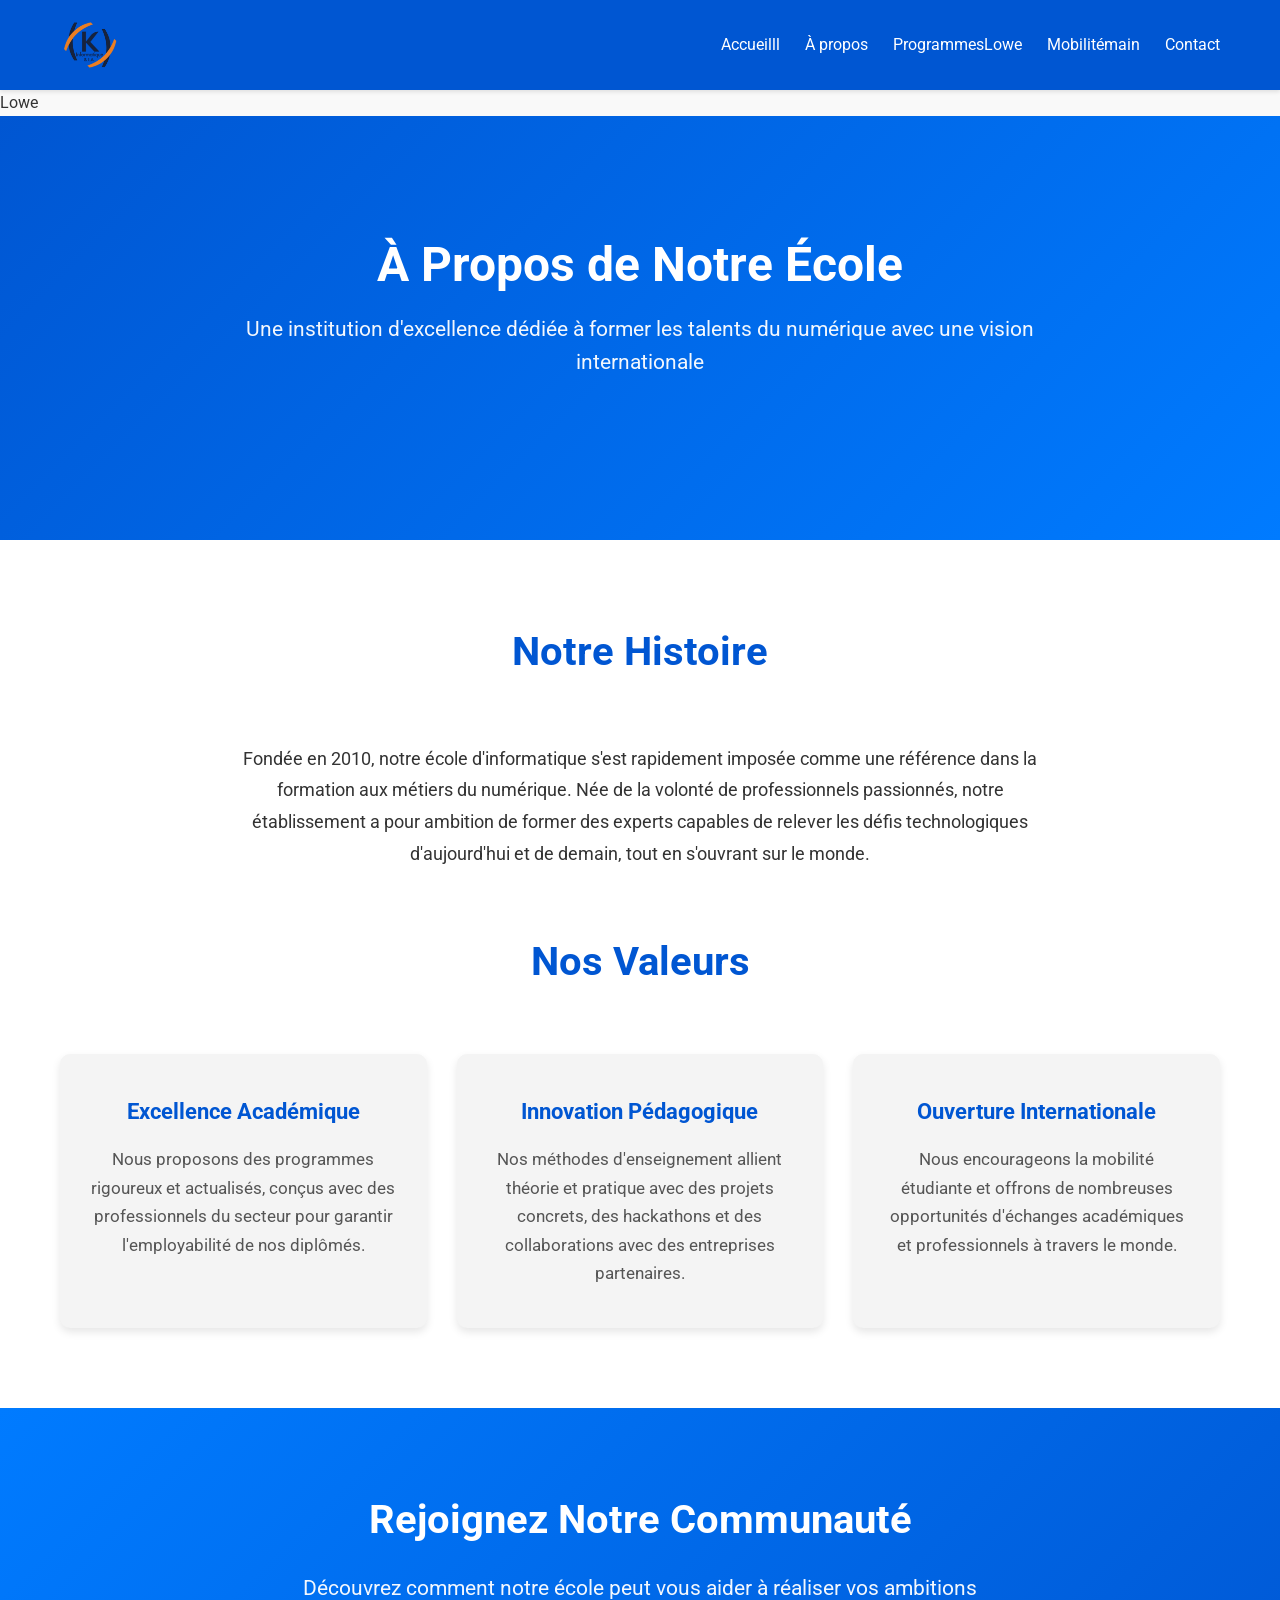
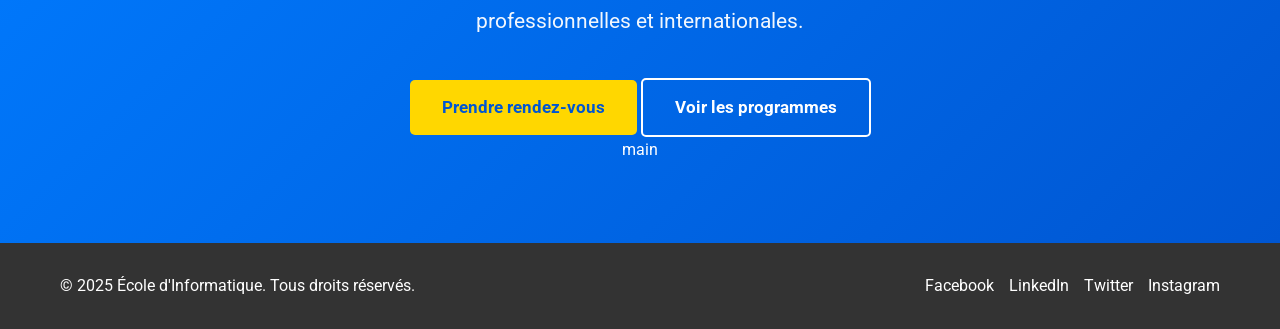
==== a-propos.html @ 67bc754d "Merge branch 'Lowe' of github.com:NodemBrice/Grope_4_project into Lowe" ====
<!DOCTYPE html>
<html lang="fr">
<head>
    <meta charset="UTF-8">
    <meta name="viewport" content="width=device-width, initial-scale=1.0">
    <meta name="description" content="Découvrez notre école d'informatique, nos valeurs, nos formations et nos opportunités internationales">
    <title>À Propos - École d'Informatique</title>
    <link rel="stylesheet" href="css/style.css">
</head>
<body>
    <header>
        <div class="container">
            <img src="images/logo.png" alt="Logo École d'Informatique" class="logo">
            <nav id="nav-menu">
                <ul>
                    <li><a href="index.html">Accueilll</a></li>
                    <li><a href="a-propos.html">À propos</a></li>
                    <li><a href="programmes.html">Programmes</a></li>
 Lowe
                    <li><a href="international.html">Mobilité </a></li>

 main
                    <li><a href="contact.html">Contact</a></li>
                </ul>
            </nav>
            <button id="menu-toggle" aria-label="Menu de navigation">☰</button>
        </div>
    </header>

    <main>
 Lowe
      

        <section class="hero">
            <div class="hero-content">
                <h1>À Propos de Notre École</h1>
                <p>Une institution d'excellence dédiée à former les talents du numérique avec une vision internationale</p>
            </div>
        </section>

        <section class="features">
            <div class="container">
                <h2>Notre Histoire</h2>
                <p style="max-width: 800px; margin: 0 auto 40px; text-align: center; font-size: 1.1em; line-height: 1.8;">
                    Fondée en 2010, notre école d'informatique s'est rapidement imposée comme une référence dans la formation aux métiers du numérique. Née de la volonté de professionnels passionnés, notre établissement a pour ambition de former des experts capables de relever les défis technologiques d'aujourd'hui et de demain, tout en s'ouvrant sur le monde.
                </p>

                <h2 style="margin-top: 60px;">Nos Valeurs</h2>
                <div class="feature-grid">
                    <div class="feature-item">
                        <h3>Excellence Académique</h3>
                        <p>Nous proposons des programmes rigoureux et actualisés, conçus avec des professionnels du secteur pour garantir l'employabilité de nos diplômés.</p>
                    </div>
                    <div class="feature-item">
                        <h3>Innovation Pédagogique</h3>
                        <p>Nos méthodes d'enseignement allient théorie et pratique avec des projets concrets, des hackathons et des collaborations avec des entreprises partenaires.</p>
                    </div>
                    <div class="feature-item">
                        <h3>Ouverture Internationale</h3>
                        <p>Nous encourageons la mobilité étudiante et offrons de nombreuses opportunités d'échanges académiques et professionnels à travers le monde.</p>
                    </div>
                </div>
            </div>
        </section>

        <section class="cta">
            <div class="container">
                <h2>Rejoignez Notre Communauté</h2>
                <p>Découvrez comment notre école peut vous aider à réaliser vos ambitions professionnelles et internationales.</p>
                <a href="contact.html" class="btn-primary">Prendre rendez-vous</a>
                <a href="programmes.html" class="btn-secondary">Voir les programmes</a>
            </div>
 main
        </section>
    </main>

    <footer>
        <div class="container">
            <p>&copy; 2025 École d'Informatique. Tous droits réservés.</p>
            <ul class="social-links">
                <li><a href="#" aria-label="Facebook">Facebook</a></li>
                <li><a href="#" aria-label="LinkedIn">LinkedIn</a></li>
                <li><a href="#" aria-label="Twitter">Twitter</a></li>
                <li><a href="#" aria-label="Instagram">Instagram</a></li>
            </ul>
        </div>
    </footer>

    <script src="js/script.js"></script>
</body>
</html>
---- css/style.css ----
/* Import Google Fonts */
@import url("https://fonts.googleapis.com/css2?family=Roboto:wght@300;400;700&display=swap");

/* Reset */
* {
  margin: 0;
  padding: 0;
  box-sizing: border-box;
}

body {
  font-family: "Roboto", sans-serif;
  line-height: 1.6;
  color: #333;
  background: #f9f9f9;
}

.container {
  max-width: 1200px;
  margin: 0 auto;
  padding: 0 20px;
}

/* Header */
header {
  background: #0056d2;
  color: white;
  padding: 15px 0;
  box-shadow: 0 2px 4px rgba(0, 0, 0, 0.1);
  position: sticky;
  top: 0;
  z-index: 100;
}

header .container {
  display: flex;
  justify-content: space-between;
  align-items: center;
}

.logo {
  height: 60px;
}

nav ul {
  list-style: none;
  display: flex;
}

nav ul li {
  margin-left: 25px;
}

nav ul li a {
  color: white;
  text-decoration: none;
  font-weight: 400;
  transition: color 0.3s;
}

nav ul li a:hover {
  color: #ffd700;
}

#menu-toggle {
  display: none;
  background: none;
  border: none;
  color: white;
  font-size: 28px;
  cursor: pointer;
}

/* Hero Section */
.hero {
  background: linear-gradient(135deg, #0056d2 0%, #007bff 100%);
  color: white;
  text-align: center;
  padding: 120px 20px;
  position: relative;
}

.hero-content {
  max-width: 900px;
  margin: 0 auto;
}

.hero h1 {
  font-size: 3em;
  margin-bottom: 20px;
  font-weight: 700;
  line-height: 1.2;
}

.hero p {
  font-size: 1.3em;
  margin-bottom: 40px;
  line-height: 1.6;
  opacity: 0.95;
}

.hero-buttons {
  display: flex;
  gap: 15px;
  justify-content: center;
  flex-wrap: wrap;
}

/* Buttons */
.btn-primary,
.btn-secondary {
  display: inline-block;
  padding: 14px 32px;
  text-decoration: none;
  border-radius: 5px;
  font-weight: 700;
  transition: all 0.3s ease;
  font-size: 1.05em;
}

.btn-primary {
  background: #ffd700;
  color: #0056d2;
}

.btn-primary:hover {
  background: #e6c200;
  transform: translateY(-2px);
  box-shadow: 0 4px 12px rgba(255, 215, 0, 0.4);
}

.btn-secondary {
  background: transparent;
  border: 2px solid white;
  color: white;
}

.btn-secondary:hover {
  background: white;
  color: #0056d2;
  transform: translateY(-2px);
}

.btn-link {
  color: #0056d2;
  text-decoration: none;
  font-weight: 600;
  transition: color 0.3s;
}

.btn-link:hover {
  color: #007bff;
}

/* Features Section */
.features {
  padding: 80px 0;
  background: white;
}

.features h2 {
  text-align: center;
  margin-bottom: 60px;
  font-size: 2.5em;
  color: #0056d2;
}

.feature-grid {
  display: grid;
  grid-template-columns: repeat(auto-fit, minmax(300px, 1fr));
  gap: 30px;
}

.feature-item {
  text-align: center;
  padding: 40px 30px;
  background: #f4f4f4;
  border-radius: 10px;
  box-shadow: 0 4px 8px rgba(0, 0, 0, 0.1);
  transition: all 0.3s ease;
}

.feature-item:hover {
  transform: translateY(-10px);
  box-shadow: 0 8px 16px rgba(0, 0, 0, 0.15);
}

.feature-icon {
  font-size: 3.5em;
  margin-bottom: 20px;
}

.feature-item h3 {
  margin-bottom: 15px;
  color: #0056d2;
  font-size: 1.4em;
}

.feature-item p {
  line-height: 1.7;
  color: #555;
  font-size: 1.05em;
}

/* Stats Section */
.stats {
  padding: 60px 0;
  background: linear-gradient(135deg, #0056d2 0%, #007bff 100%);
  color: white;
}

.stats-grid {
  display: grid;
  grid-template-columns: repeat(auto-fit, minmax(200px, 1fr));
  gap: 40px;
  text-align: center;
}

.stat-item {
  padding: 20px;
}

.stat-number {
  font-size: 3.5em;
  font-weight: 700;
  margin-bottom: 10px;
  color: #ffd700;
}

.stat-label {
  font-size: 1.2em;
  opacity: 0.95;
}

/* Programs Preview Section */
.programs-preview {
  padding: 80px 0;
  background: #f9f9f9;
}

.programs-preview h2 {
  text-align: center;
  margin-bottom: 20px;
  font-size: 2.5em;
  color: #0056d2;
}

.section-subtitle {
  text-align: center;
  font-size: 1.2em;
  color: #666;
  margin-bottom: 50px;
}

.programs-grid {
  display: grid;
  grid-template-columns: repeat(auto-fit, minmax(300px, 1fr));
  gap: 30px;
}

.program-card {
  background: white;
  padding: 40px 30px;
  border-radius: 10px;
  box-shadow: 0 4px 8px rgba(0, 0, 0, 0.1);
  transition: all 0.3s ease;
}

.program-card:hover {
  transform: translateY(-5px);
  box-shadow: 0 8px 16px rgba(0, 0, 0, 0.15);
}

.program-card h3 {
  color: #0056d2;
  font-size: 1.6em;
  margin-bottom: 15px;
}

.program-card p {
  color: #555;
  line-height: 1.7;
  margin-bottom: 20px;
  font-size: 1.05em;
}

/* CTA Section */
.cta {
  padding: 80px 0;
  background: linear-gradient(135deg, #007bff 0%, #0056d2 100%);
  color: white;
  text-align: center;
}

.cta h2 {
  margin-bottom: 20px;
  font-size: 2.5em;
}

.cta p {
  margin-bottom: 40px;
  font-size: 1.3em;
  max-width: 700px;
  margin-left: auto;
  margin-right: auto;
  opacity: 0.95;
}

/* Footer */
footer {
  background: #333;
  color: white;
  padding: 30px 0;
  text-align: center;
}

footer .container {
  display: flex;
  justify-content: space-between;
  align-items: center;
}

.social-links {
  list-style: none;
  display: flex;
}

.social-links li {
  margin-left: 15px;
}

.social-links a {
  color: white;
  text-decoration: none;
  transition: color 0.3s;
}

.social-links a:hover {
  color: #ffd700;
}

/* Responsive */
@media (max-width: 768px) {
  header .container {
    flex-direction: row;
    justify-content: space-between;
  }

  nav {
    display: none;
    position: absolute;
    top: 70px;
    left: 0;
    width: 100%;
    background: #0056d2;
    z-index: 1000;
  }

  nav.active {
    display: block;
  }

  nav ul {
    flex-direction: column;
    padding: 20px;
  }

  nav ul li {
    margin: 10px 0;
  }

  #menu-toggle {
    display: block;
  }

  .hero h1 {
    font-size: 2em;
  }

  .hero p {
    font-size: 1.1em;
  }

  .hero-buttons {
    flex-direction: column;
    align-items: center;
  }

  .feature-grid,
  .programs-grid {
    grid-template-columns: 1fr;
  }

  .stats-grid {
    grid-template-columns: repeat(2, 1fr);
    gap: 20px;
  }

  .stat-number {
    font-size: 2.5em;
  }

  footer .container {
    flex-direction: column;
    gap: 15px;
  }

  .social-links {
    margin-top: 10px;
  }
}
/* Styles pour la cinématique intro */
#intro-overlay {
    position: fixed;
    top: 0;
    left: 0;
    width: 100%;
    height: 100%;
    background: black;
    z-index: 9999;
    display: flex;
    justify-content: center;
    align-items: center;
    flex-direction: column;
}

#intro-video {
    width: 100%;
    height: 100%;
    object-fit: cover;
}

#skip-intro {
    position: absolute;
    bottom: 20px;
    right: 20px;
    background: rgba(255, 255, 255, 0.3);
    color: white;
    border: none;
    padding: 10px 20px;
    cursor: pointer;
    border-radius: 5px;
    font-size: 1em;
    transition: background 0.3s;
}

#skip-intro:hover {
    background: rgba(255, 255, 255, 0.5);
}

.hidden {
    display: none;
}
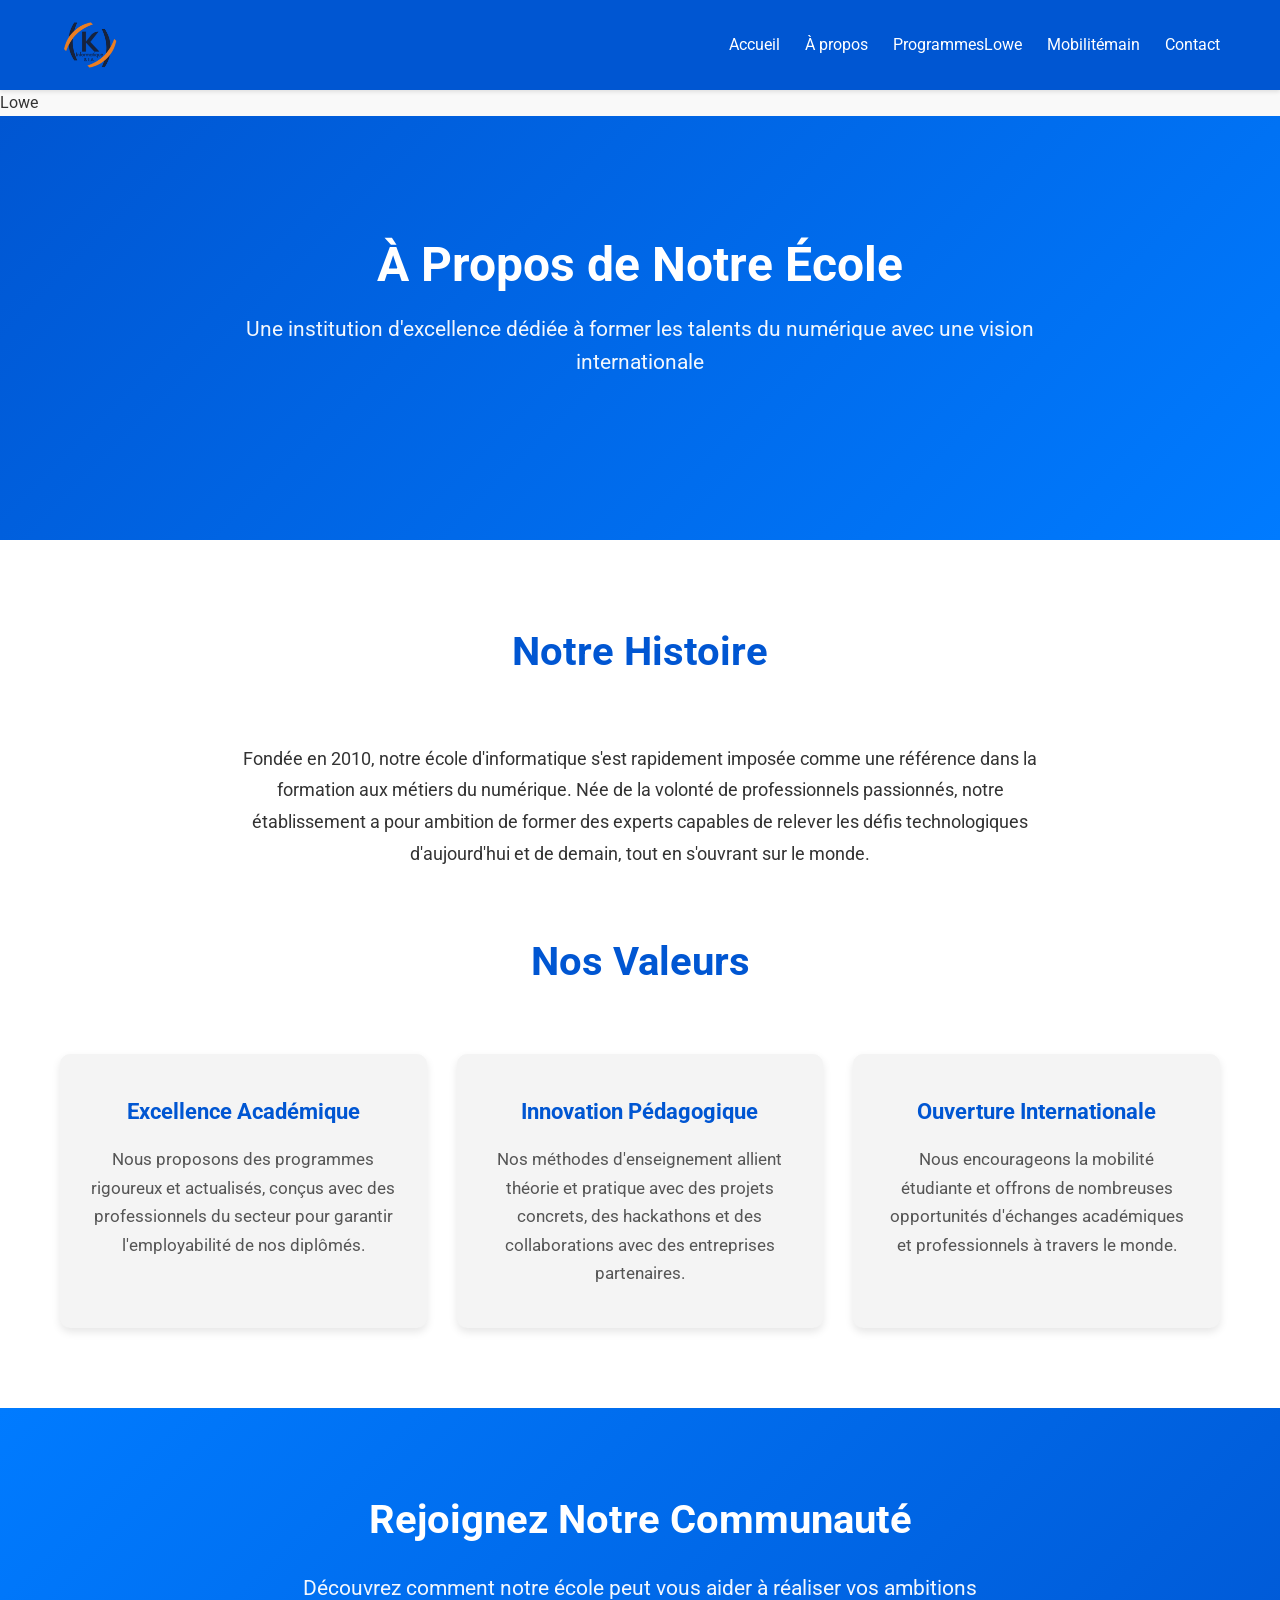
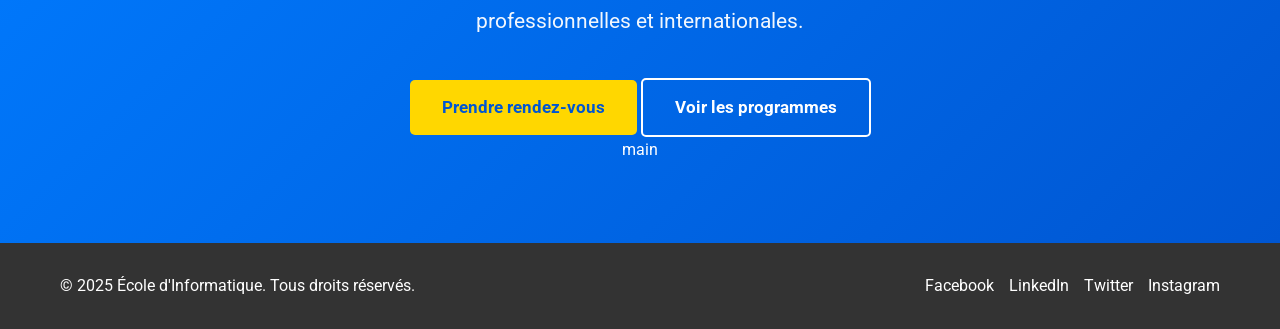
==== commit 0c379b72: "Merge branch 'main' into NDONGO" ====
--- a/a-propos.html
+++ b/a-propos.html
@@ -13,7 +13,7 @@
             <img src="images/logo.png" alt="Logo École d'Informatique" class="logo">
             <nav id="nav-menu">
                 <ul>
-                    <li><a href="index.html">Accueilll</a></li>
+                    <li><a href="index.html">Accueil</a></li>
                     <li><a href="a-propos.html">À propos</a></li>
                     <li><a href="programmes.html">Programmes</a></li>
  Lowe
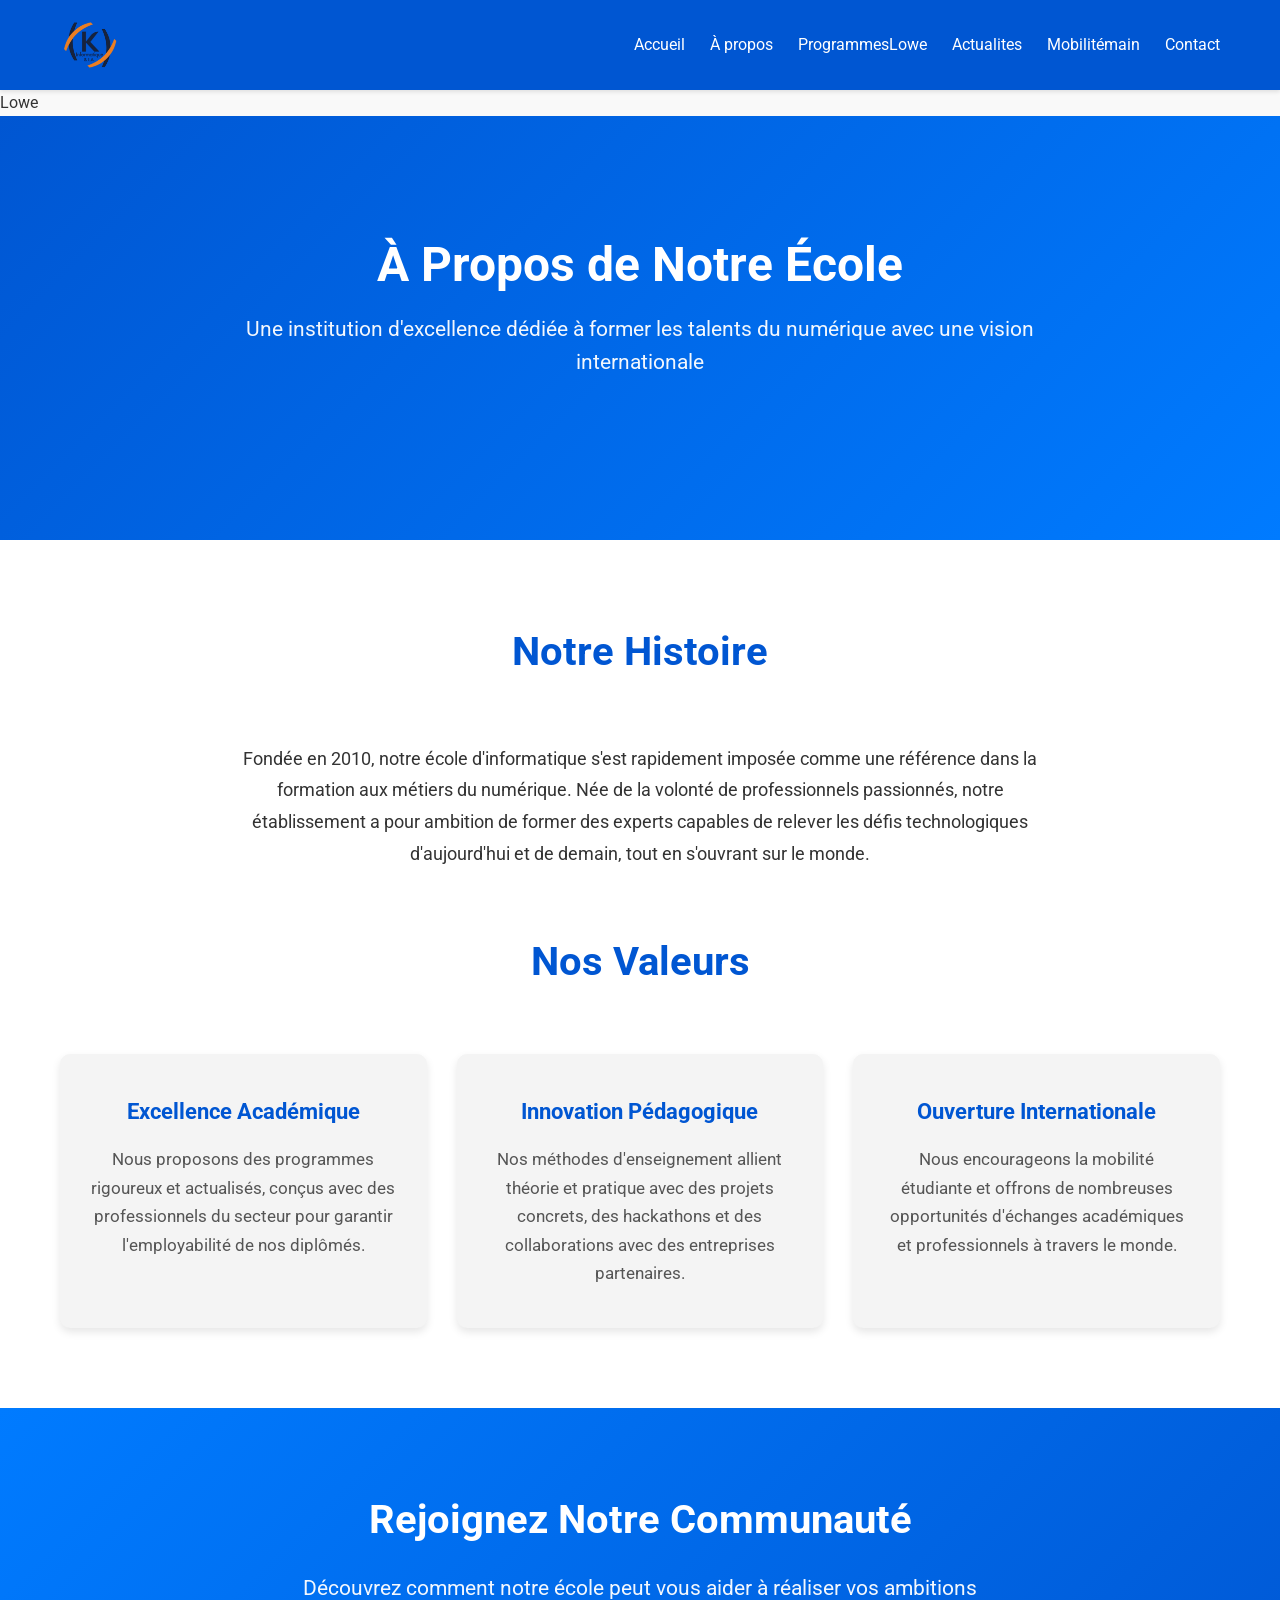
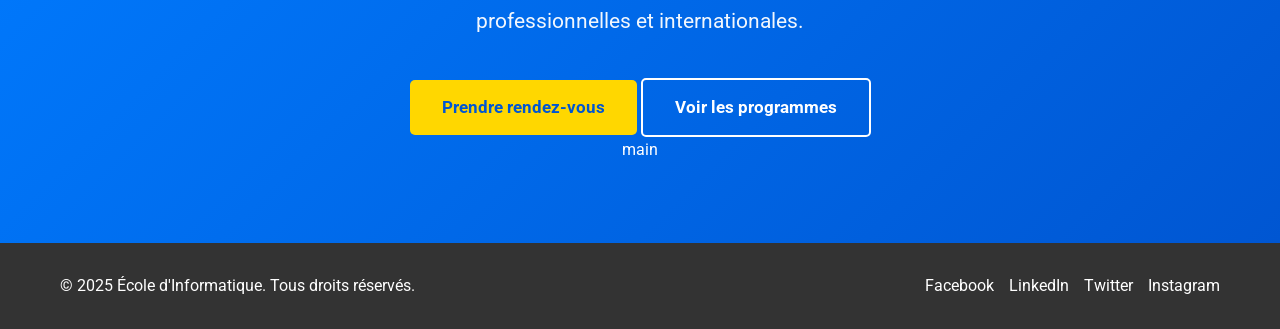
==== commit b7b6fd71: "ajout de la page actualite et modification du fichier de programmes avec ajout d'informations" ====
--- a/a-propos.html
+++ b/a-propos.html
@@ -16,9 +16,8 @@
                     <li><a href="index.html">Accueil</a></li>
                     <li><a href="a-propos.html">À propos</a></li>
                     <li><a href="programmes.html">Programmes</a></li>
- Lowe
+ Lowe               <li><a href="actualite.html">Actualites</a></li>
                     <li><a href="international.html">Mobilité </a></li>
-
  main
                     <li><a href="contact.html">Contact</a></li>
                 </ul>
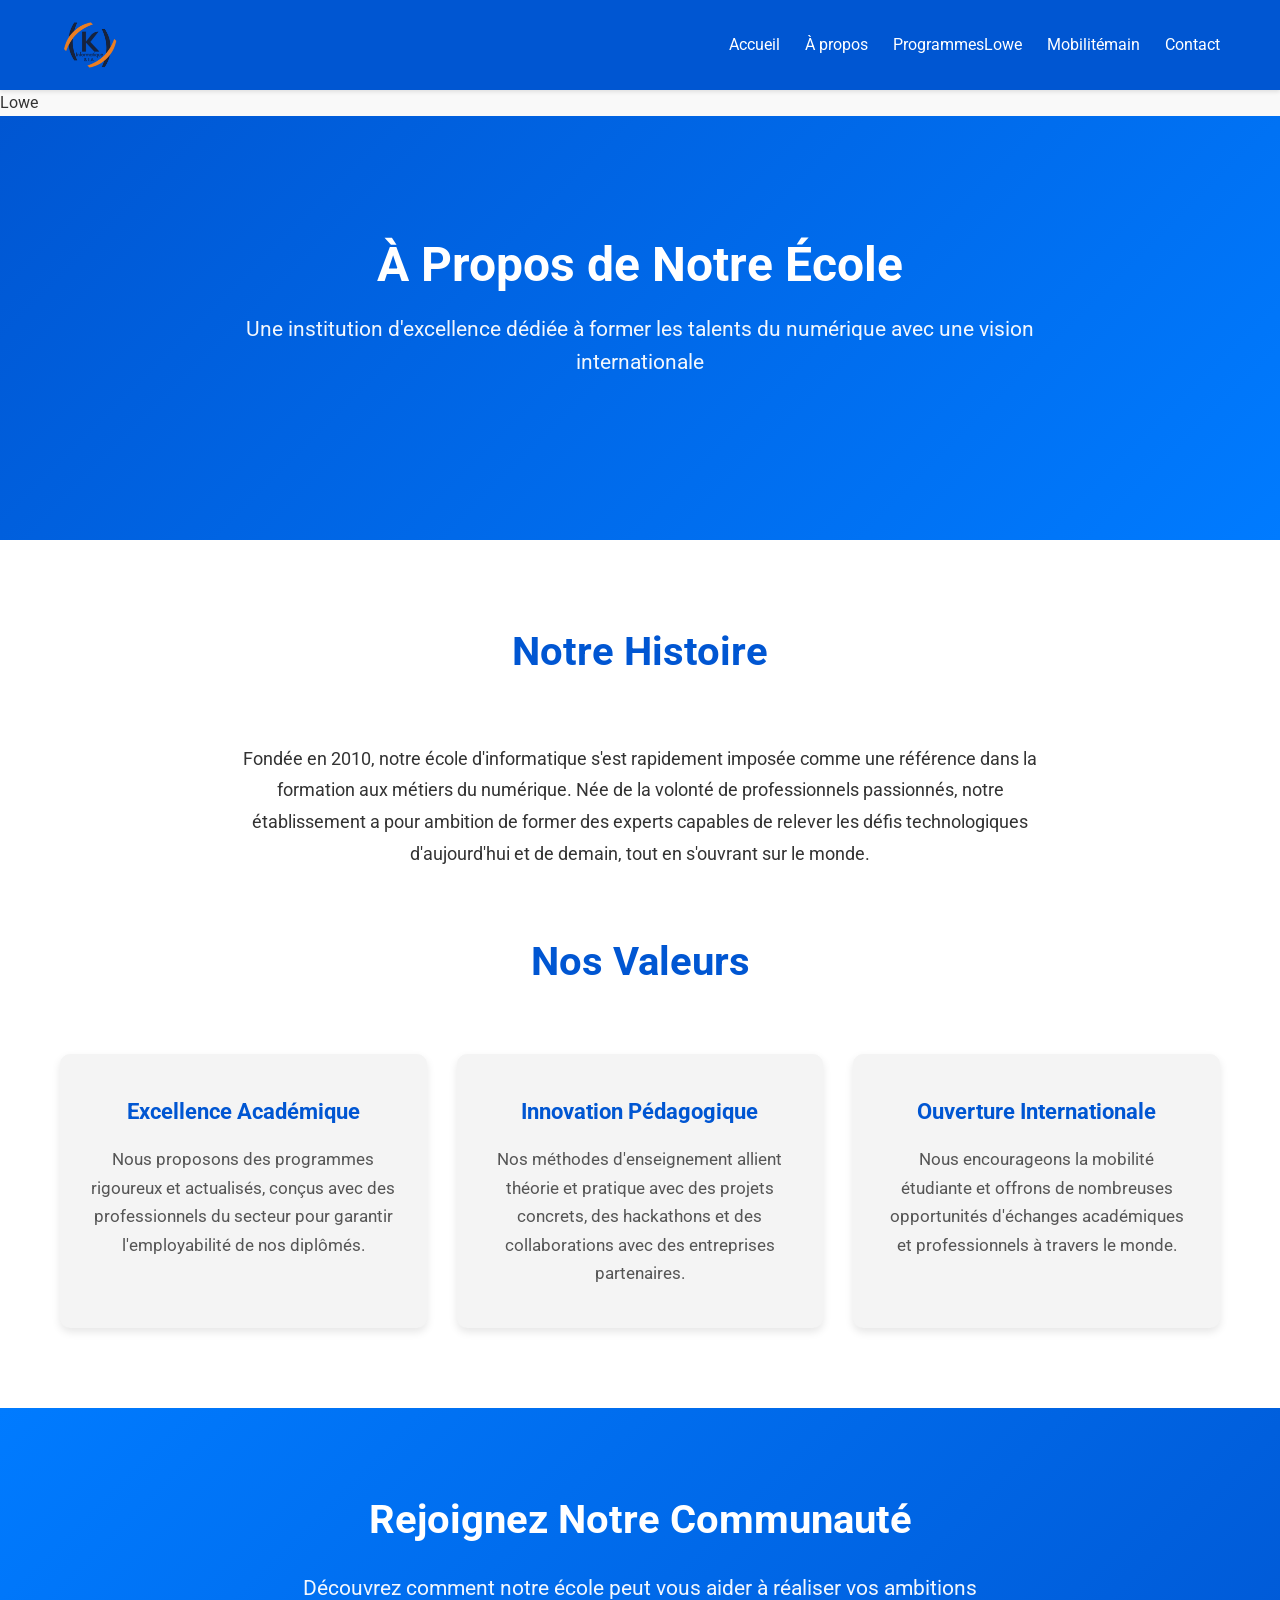
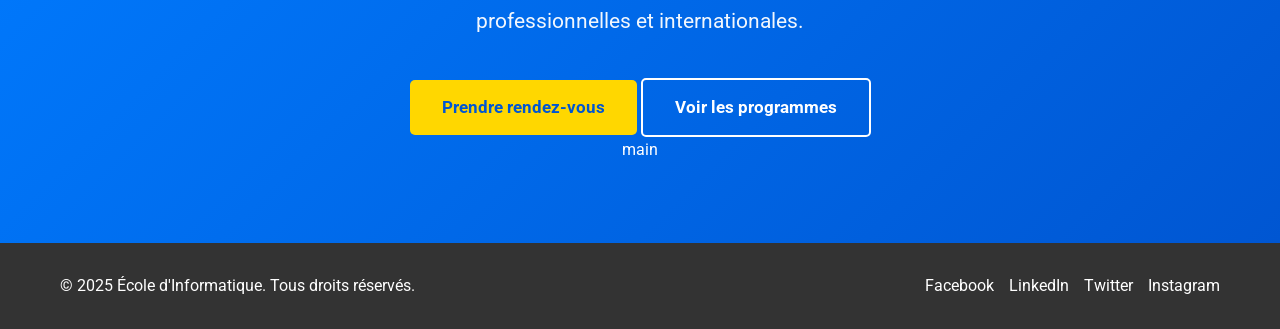
==== commit f4e9fac5: "Merge branch 'main' into mes-modifications" ====
--- a/a-propos.html
+++ b/a-propos.html
@@ -16,8 +16,9 @@
                     <li><a href="index.html">Accueil</a></li>
                     <li><a href="a-propos.html">À propos</a></li>
                     <li><a href="programmes.html">Programmes</a></li>
- Lowe               <li><a href="actualite.html">Actualites</a></li>
+ Lowe
                     <li><a href="international.html">Mobilité </a></li>
+
  main
                     <li><a href="contact.html">Contact</a></li>
                 </ul>
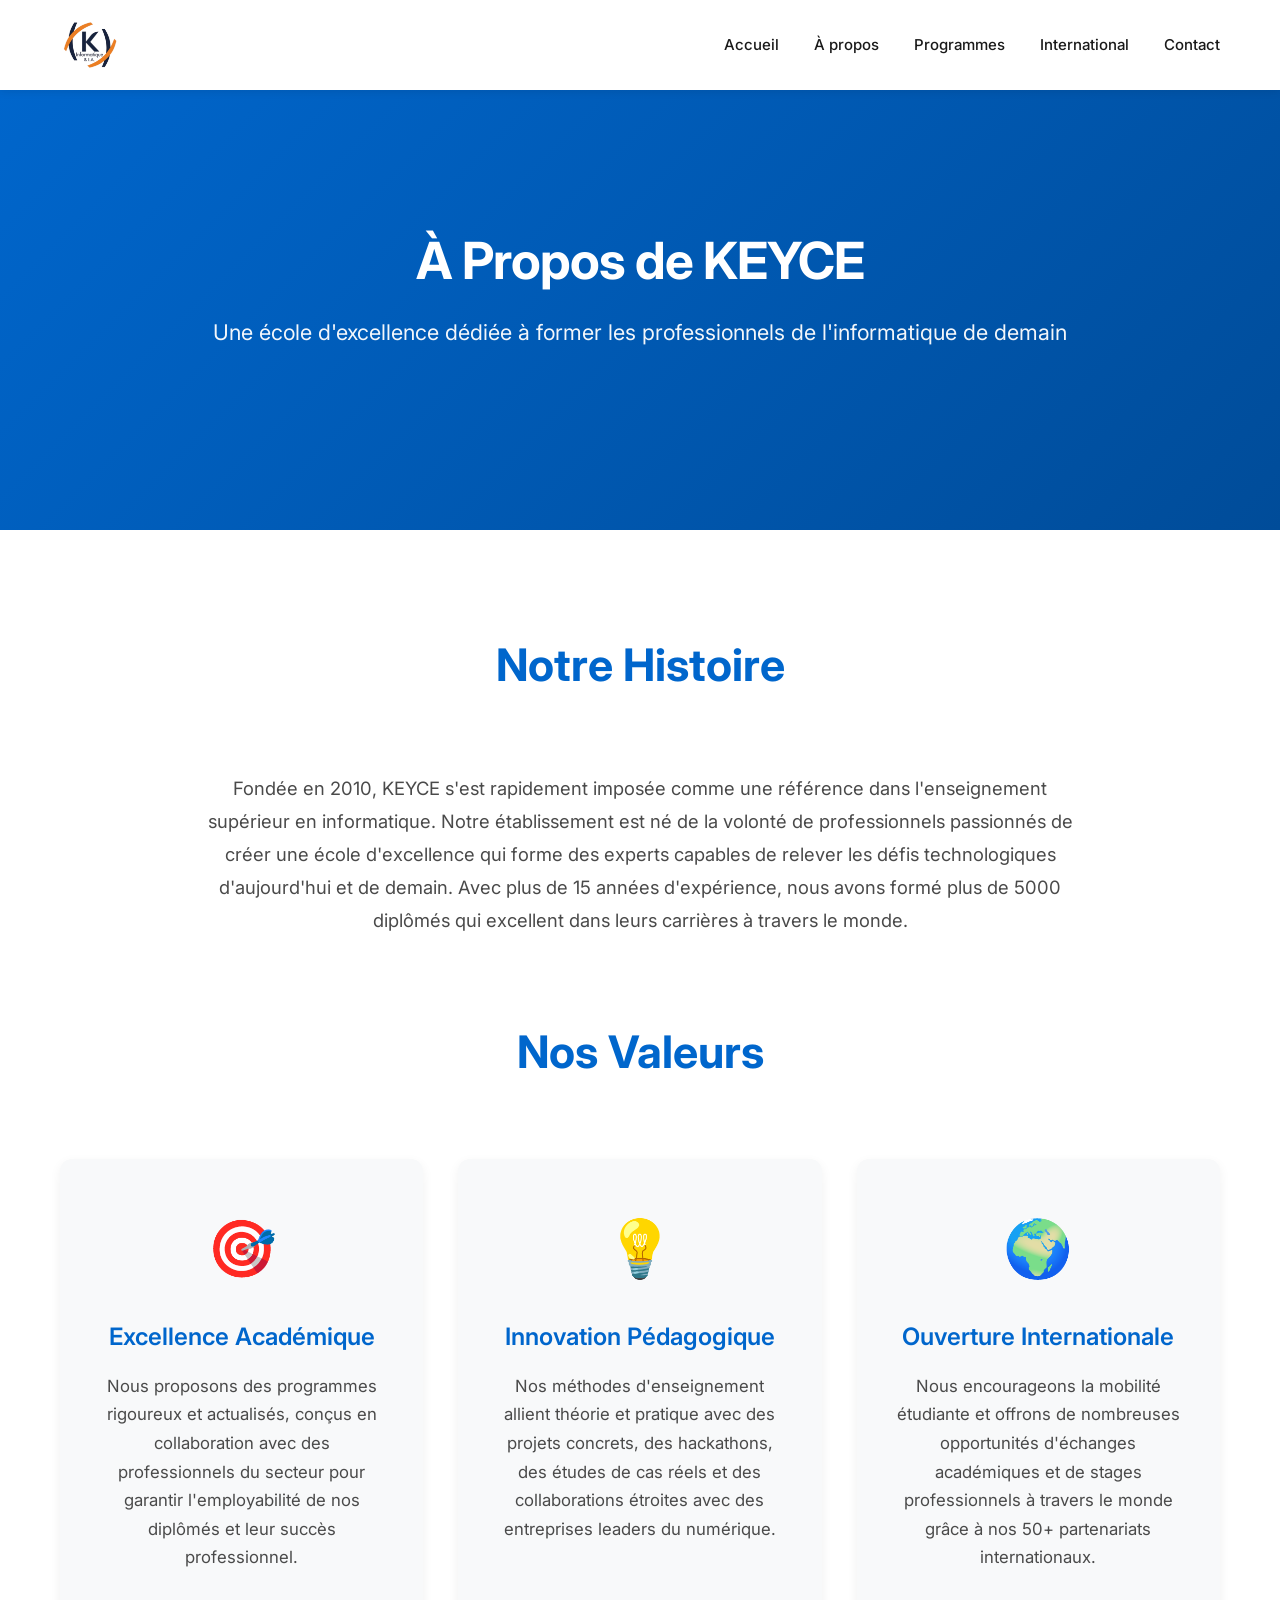
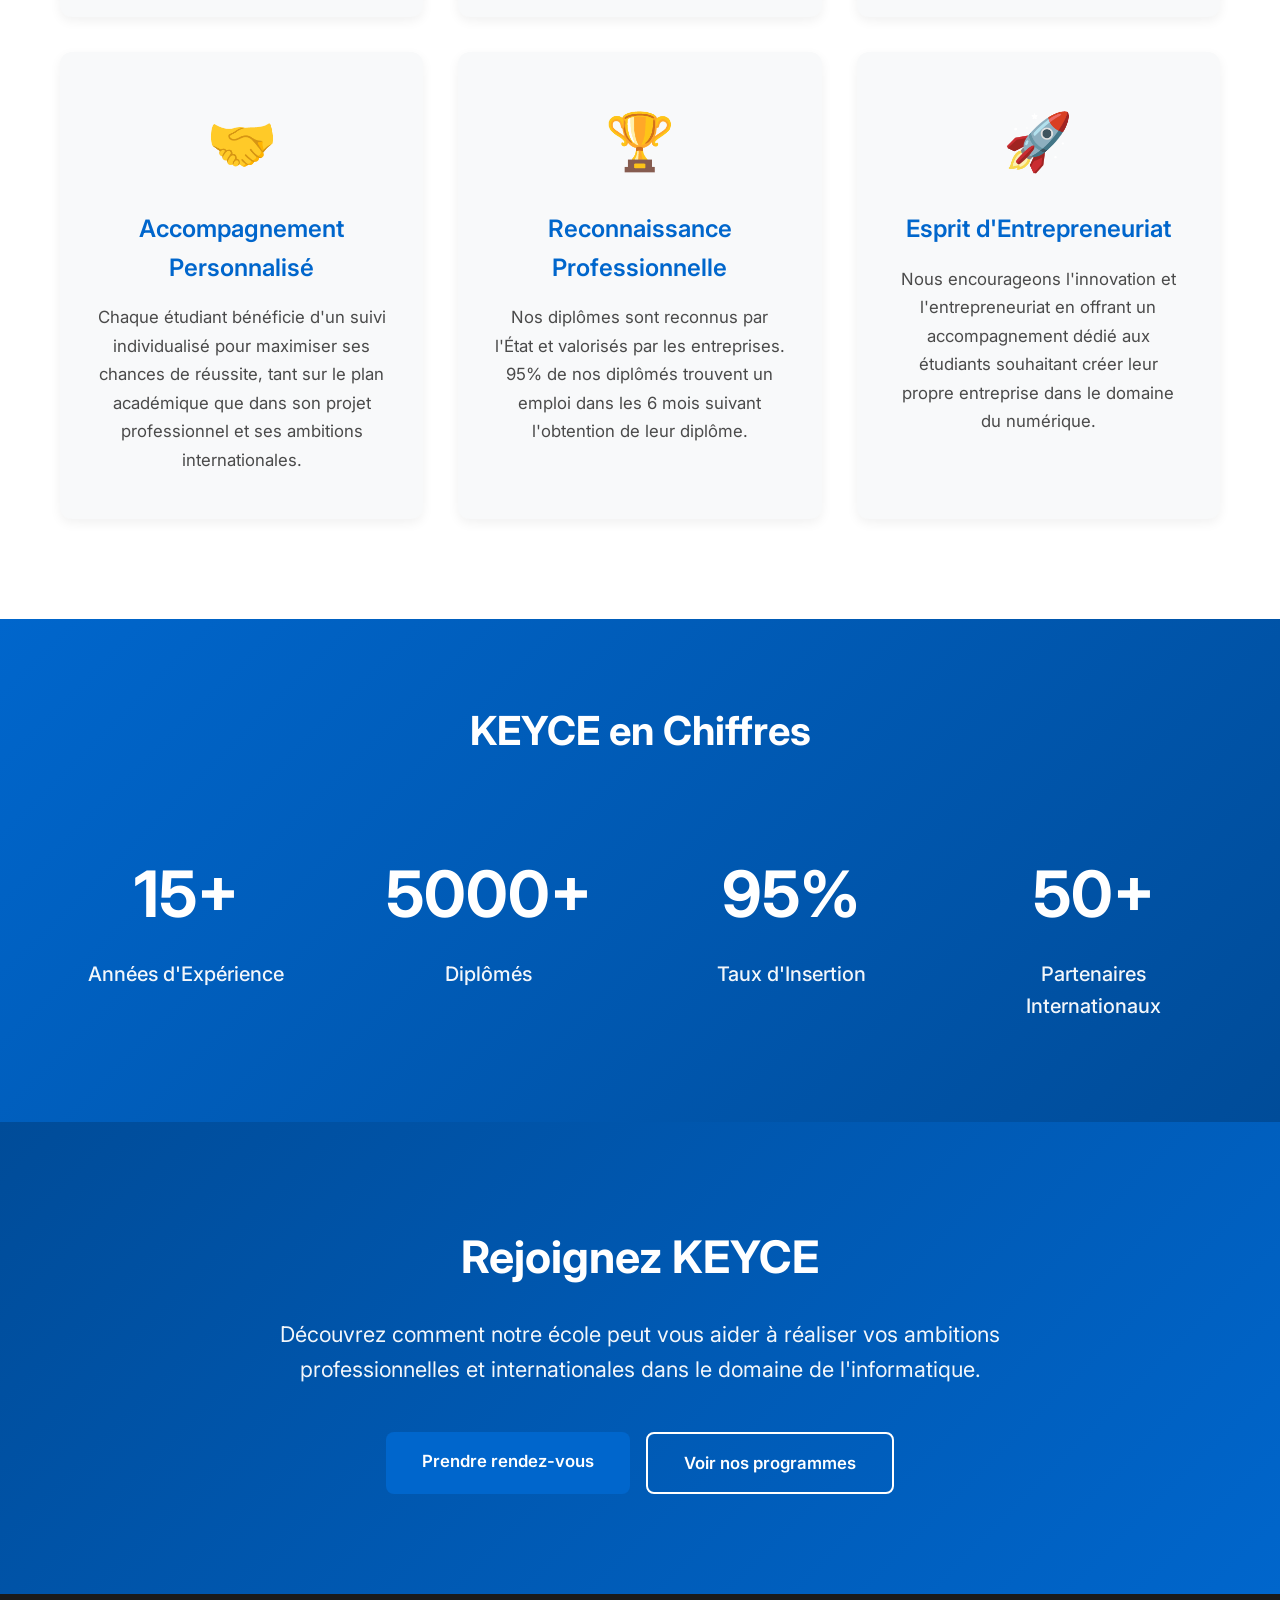
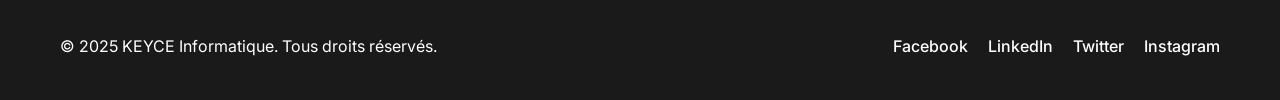
==== commit a8ded894: "fin du projet avec améliorations majeures" ====
--- a/a-propos.html
+++ b/a-propos.html
@@ -3,23 +3,21 @@
 <head>
     <meta charset="UTF-8">
     <meta name="viewport" content="width=device-width, initial-scale=1.0">
-    <meta name="description" content="Découvrez notre école d'informatique, nos valeurs, nos formations et nos opportunités internationales">
-    <title>À Propos - École d'Informatique</title>
+    <meta name="description" content="Découvrez KEYCE, école d'informatique d'excellence, nos valeurs, notre histoire et notre engagement pour la réussite de nos étudiants">
+    <title>À Propos - KEYCE Informatique</title>
+    <link rel="icon" href="images/favicon.png" type="image/png">
     <link rel="stylesheet" href="css/style.css">
 </head>
 <body>
     <header>
         <div class="container">
-            <img src="images/logo.png" alt="Logo École d'Informatique" class="logo">
+            <img src="images/logo.png" alt="Logo KEYCE" class="logo">
             <nav id="nav-menu">
                 <ul>
                     <li><a href="index.html">Accueil</a></li>
                     <li><a href="a-propos.html">À propos</a></li>
                     <li><a href="programmes.html">Programmes</a></li>
- Lowe
-                    <li><a href="international.html">Mobilité </a></li>
-
- main
+                    <li><a href="international.html">International</a></li>
                     <li><a href="contact.html">Contact</a></li>
                 </ul>
             </nav>
@@ -28,36 +26,76 @@
     </header>
 
     <main>
- Lowe
-      
-
         <section class="hero">
             <div class="hero-content">
-                <h1>À Propos de Notre École</h1>
-                <p>Une institution d'excellence dédiée à former les talents du numérique avec une vision internationale</p>
+                <h1>À Propos de KEYCE</h1>
+                <p>Une école d'excellence dédiée à former les professionnels de l'informatique de demain</p>
             </div>
         </section>
 
+        <!-- Improved content with better structure and professional tone -->
         <section class="features">
             <div class="container">
                 <h2>Notre Histoire</h2>
-                <p style="max-width: 800px; margin: 0 auto 40px; text-align: center; font-size: 1.1em; line-height: 1.8;">
-                    Fondée en 2010, notre école d'informatique s'est rapidement imposée comme une référence dans la formation aux métiers du numérique. Née de la volonté de professionnels passionnés, notre établissement a pour ambition de former des experts capables de relever les défis technologiques d'aujourd'hui et de demain, tout en s'ouvrant sur le monde.
+                <p style="max-width: 900px; margin: 0 auto 60px; text-align: center; font-size: 1.15em; line-height: 1.8; color: #4a4a4a;">
+                    Fondée en 2010, KEYCE s'est rapidement imposée comme une référence dans l'enseignement supérieur en informatique. Notre établissement est né de la volonté de professionnels passionnés de créer une école d'excellence qui forme des experts capables de relever les défis technologiques d'aujourd'hui et de demain. Avec plus de 15 années d'expérience, nous avons formé plus de 5000 diplômés qui excellent dans leurs carrières à travers le monde.
                 </p>
 
-                <h2 style="margin-top: 60px;">Nos Valeurs</h2>
+                <h2 style="margin-top: 80px;">Nos Valeurs</h2>
                 <div class="feature-grid">
                     <div class="feature-item">
+                        <div class="feature-icon">🎯</div>
                         <h3>Excellence Académique</h3>
-                        <p>Nous proposons des programmes rigoureux et actualisés, conçus avec des professionnels du secteur pour garantir l'employabilité de nos diplômés.</p>
+                        <p>Nous proposons des programmes rigoureux et actualisés, conçus en collaboration avec des professionnels du secteur pour garantir l'employabilité de nos diplômés et leur succès professionnel.</p>
                     </div>
                     <div class="feature-item">
+                        <div class="feature-icon">💡</div>
                         <h3>Innovation Pédagogique</h3>
-                        <p>Nos méthodes d'enseignement allient théorie et pratique avec des projets concrets, des hackathons et des collaborations avec des entreprises partenaires.</p>
+                        <p>Nos méthodes d'enseignement allient théorie et pratique avec des projets concrets, des hackathons, des études de cas réels et des collaborations étroites avec des entreprises leaders du numérique.</p>
                     </div>
                     <div class="feature-item">
+                        <div class="feature-icon">🌍</div>
                         <h3>Ouverture Internationale</h3>
-                        <p>Nous encourageons la mobilité étudiante et offrons de nombreuses opportunités d'échanges académiques et professionnels à travers le monde.</p>
+                        <p>Nous encourageons la mobilité étudiante et offrons de nombreuses opportunités d'échanges académiques et de stages professionnels à travers le monde grâce à nos 50+ partenariats internationaux.</p>
+                    </div>
+                    <div class="feature-item">
+                        <div class="feature-icon">🤝</div>
+                        <h3>Accompagnement Personnalisé</h3>
+                        <p>Chaque étudiant bénéficie d'un suivi individualisé pour maximiser ses chances de réussite, tant sur le plan académique que dans son projet professionnel et ses ambitions internationales.</p>
+                    </div>
+                    <div class="feature-item">
+                        <div class="feature-icon">🏆</div>
+                        <h3>Reconnaissance Professionnelle</h3>
+                        <p>Nos diplômes sont reconnus par l'État et valorisés par les entreprises. 95% de nos diplômés trouvent un emploi dans les 6 mois suivant l'obtention de leur diplôme.</p>
+                    </div>
+                    <div class="feature-item">
+                        <div class="feature-icon">🚀</div>
+                        <h3>Esprit d'Entrepreneuriat</h3>
+                        <p>Nous encourageons l'innovation et l'entrepreneuriat en offrant un accompagnement dédié aux étudiants souhaitant créer leur propre entreprise dans le domaine du numérique.</p>
+                    </div>
+                </div>
+            </div>
+        </section>
+
+        <section class="stats">
+            <div class="container">
+                <h2 style="text-align: center; margin-bottom: 60px; font-size: 2.5em;">KEYCE en Chiffres</h2>
+                <div class="stats-grid">
+                    <div class="stat-item">
+                        <div class="stat-number">15+</div>
+                        <div class="stat-label">Années d'Expérience</div>
+                    </div>
+                    <div class="stat-item">
+                        <div class="stat-number">5000+</div>
+                        <div class="stat-label">Diplômés</div>
+                    </div>
+                    <div class="stat-item">
+                        <div class="stat-number">95%</div>
+                        <div class="stat-label">Taux d'Insertion</div>
+                    </div>
+                    <div class="stat-item">
+                        <div class="stat-number">50+</div>
+                        <div class="stat-label">Partenaires Internationaux</div>
                     </div>
                 </div>
             </div>
@@ -65,18 +103,19 @@
 
         <section class="cta">
             <div class="container">
-                <h2>Rejoignez Notre Communauté</h2>
-                <p>Découvrez comment notre école peut vous aider à réaliser vos ambitions professionnelles et internationales.</p>
-                <a href="contact.html" class="btn-primary">Prendre rendez-vous</a>
-                <a href="programmes.html" class="btn-secondary">Voir les programmes</a>
+                <h2>Rejoignez KEYCE</h2>
+                <p>Découvrez comment notre école peut vous aider à réaliser vos ambitions professionnelles et internationales dans le domaine de l'informatique.</p>
+                <div style="display: flex; gap: 16px; justify-content: center; flex-wrap: wrap; margin-top: 30px;">
+                    <a href="contact.html" class="btn-primary">Prendre rendez-vous</a>
+                    <a href="programmes.html" class="btn-secondary">Voir nos programmes</a>
+                </div>
             </div>
- main
         </section>
     </main>
 
     <footer>
         <div class="container">
-            <p>&copy; 2025 École d'Informatique. Tous droits réservés.</p>
+            <p>&copy; 2025 KEYCE Informatique. Tous droits réservés.</p>
             <ul class="social-links">
                 <li><a href="#" aria-label="Facebook">Facebook</a></li>
                 <li><a href="#" aria-label="LinkedIn">LinkedIn</a></li>
--- a/css/style.css
+++ b/css/style.css
@@ -1,5 +1,5 @@
 /* Import Google Fonts */
-@import url("https://fonts.googleapis.com/css2?family=Roboto:wght@300;400;700&display=swap");
+@import url("https://fonts.googleapis.com/css2?family=Inter:wght@300;400;500;600;700&display=swap");
 
 /* Reset */
 * {
@@ -9,10 +9,10 @@
 }
 
 body {
-  font-family: "Roboto", sans-serif;
+  font-family: "Inter", -apple-system, BlinkMacSystemFont, "Segoe UI", sans-serif;
   line-height: 1.6;
-  color: #333;
-  background: #f9f9f9;
+  color: #1a1a1a;
+  background: #ffffff;
 }
 
 .container {
@@ -23,10 +23,10 @@
 
 /* Header */
 header {
-  background: #0056d2;
-  color: white;
+  background: #ffffff;
+  color: #1a1a1a;
   padding: 15px 0;
-  box-shadow: 0 2px 4px rgba(0, 0, 0, 0.1);
+  box-shadow: 0 2px 8px rgba(0, 0, 0, 0.08);
   position: sticky;
   top: 0;
   z-index: 100;
@@ -48,35 +48,36 @@
 }
 
 nav ul li {
-  margin-left: 25px;
+  margin-left: 35px;
 }
 
 nav ul li a {
-  color: white;
+  color: #1a1a1a;
   text-decoration: none;
-  font-weight: 400;
+  font-weight: 500;
   transition: color 0.3s;
+  font-size: 15px;
 }
 
 nav ul li a:hover {
-  color: #ffd700;
+  color: #0066cc;
 }
 
 #menu-toggle {
   display: none;
   background: none;
   border: none;
-  color: white;
+  color: #1a1a1a;
   font-size: 28px;
   cursor: pointer;
 }
 
 /* Hero Section */
 .hero {
-  background: linear-gradient(135deg, #0056d2 0%, #007bff 100%);
-  color: white;
-  text-align: center;
-  padding: 120px 20px;
+  background: linear-gradient(135deg, #0066cc 0%, #004c99 100%);
+  color: white;
+  text-align: center;
+  padding: 140px 20px;
   position: relative;
 }
 
@@ -86,47 +87,71 @@
 }
 
 .hero h1 {
-  font-size: 3em;
-  margin-bottom: 20px;
+  font-size: 3.2em;
+  margin-bottom: 24px;
   font-weight: 700;
   line-height: 1.2;
+  letter-spacing: -0.02em;
 }
 
 .hero p {
-  font-size: 1.3em;
+  font-size: 1.35em;
   margin-bottom: 40px;
   line-height: 1.6;
   opacity: 0.95;
+  font-weight: 400;
 }
 
 .hero-buttons {
   display: flex;
-  gap: 15px;
+  gap: 16px;
   justify-content: center;
   flex-wrap: wrap;
+}
+
+/* Improved overview section styling */
+.overview {
+  padding: 80px 0;
+  background: #f8f9fa;
+  text-align: center;
+}
+
+.overview h2 {
+  font-size: 2.5em;
+  margin-bottom: 24px;
+  color: #0066cc;
+  font-weight: 700;
+}
+
+.overview-text {
+  max-width: 900px;
+  margin: 0 auto;
+  font-size: 1.15em;
+  line-height: 1.8;
+  color: #4a4a4a;
 }
 
 /* Buttons */
 .btn-primary,
 .btn-secondary {
   display: inline-block;
-  padding: 14px 32px;
+  padding: 16px 36px;
   text-decoration: none;
-  border-radius: 5px;
-  font-weight: 700;
+  border-radius: 8px;
+  font-weight: 600;
   transition: all 0.3s ease;
   font-size: 1.05em;
 }
 
 .btn-primary {
-  background: #ffd700;
-  color: #0056d2;
+  background: #0066cc;
+  color: white;
 }
 
 .btn-primary:hover {
-  background: #e6c200;
+  background: #0052a3;
   transform: translateY(-2px);
-  box-shadow: 0 4px 12px rgba(255, 215, 0, 0.4);
+  box-shadow: 0 8px 20px rgba(0, 102, 204, 0.3);
 }
 
 .btn-secondary {
@@ -137,82 +162,85 @@
 
 .btn-secondary:hover {
   background: white;
-  color: #0056d2;
+  color: #0066cc;
   transform: translateY(-2px);
 }
 
 .btn-link {
-  color: #0056d2;
+  color: #0066cc;
   text-decoration: none;
   font-weight: 600;
   transition: color 0.3s;
+  font-size: 1.05em;
 }
 
 .btn-link:hover {
-  color: #007bff;
+  color: #004c99;
 }
 
 /* Features Section */
 .features {
-  padding: 80px 0;
+  padding: 100px 0;
   background: white;
 }
 
 .features h2 {
   text-align: center;
-  margin-bottom: 60px;
-  font-size: 2.5em;
-  color: #0056d2;
+  margin-bottom: 70px;
+  font-size: 2.8em;
+  color: #0066cc;
+  font-weight: 700;
 }
 
 .feature-grid {
   display: grid;
-  grid-template-columns: repeat(auto-fit, minmax(300px, 1fr));
-  gap: 30px;
+  grid-template-columns: repeat(auto-fit, minmax(320px, 1fr));
+  gap: 35px;
 }
 
 .feature-item {
   text-align: center;
-  padding: 40px 30px;
-  background: #f4f4f4;
-  border-radius: 10px;
-  box-shadow: 0 4px 8px rgba(0, 0, 0, 0.1);
+  padding: 45px 35px;
+  background: #f8f9fa;
+  border-radius: 12px;
+  box-shadow: 0 4px 12px rgba(0, 0, 0, 0.06);
   transition: all 0.3s ease;
 }
 
 .feature-item:hover {
-  transform: translateY(-10px);
-  box-shadow: 0 8px 16px rgba(0, 0, 0, 0.15);
+  transform: translateY(-8px);
+  box-shadow: 0 12px 24px rgba(0, 0, 0, 0.12);
 }
 
 .feature-icon {
   font-size: 3.5em;
-  margin-bottom: 20px;
+  margin-bottom: 24px;
 }
 
 .feature-item h3 {
-  margin-bottom: 15px;
-  color: #0056d2;
-  font-size: 1.4em;
+  margin-bottom: 16px;
+  color: #0066cc;
+  font-size: 1.5em;
+  font-weight: 600;
 }
 
 .feature-item p {
   line-height: 1.7;
-  color: #555;
+  color: #4a4a4a;
   font-size: 1.05em;
 }
 
 /* Stats Section */
 .stats {
-  padding: 60px 0;
-  background: linear-gradient(135deg, #0056d2 0%, #007bff 100%);
+  padding: 80px 0;
+  background: linear-gradient(135deg, #0066cc 0%, #004c99 100%);
   color: white;
 }
 
 .stats-grid {
   display: grid;
-  grid-template-columns: repeat(auto-fit, minmax(200px, 1fr));
-  gap: 40px;
+  grid-template-columns: repeat(auto-fit, minmax(220px, 1fr));
+  gap: 50px;
   text-align: center;
 }
 
@@ -221,96 +249,155 @@
 }
 
 .stat-number {
-  font-size: 3.5em;
-  font-weight: 700;
-  margin-bottom: 10px;
-  color: #ffd700;
+  font-size: 4em;
+  font-weight: 700;
+  margin-bottom: 12px;
+  color: #ffffff;
 }
 
 .stat-label {
-  font-size: 1.2em;
+  font-size: 1.25em;
   opacity: 0.95;
+  font-weight: 500;
 }
 
 /* Programs Preview Section */
 .programs-preview {
-  padding: 80px 0;
-  background: #f9f9f9;
+  padding: 100px 0;
+  background: #f8f9fa;
 }
 
 .programs-preview h2 {
   text-align: center;
   margin-bottom: 20px;
-  font-size: 2.5em;
-  color: #0056d2;
+  font-size: 2.8em;
+  color: #0066cc;
+  font-weight: 700;
 }
 
 .section-subtitle {
   text-align: center;
-  font-size: 1.2em;
+  font-size: 1.25em;
   color: #666;
-  margin-bottom: 50px;
+  margin-bottom: 60px;
+  font-weight: 400;
 }
 
 .programs-grid {
   display: grid;
-  grid-template-columns: repeat(auto-fit, minmax(300px, 1fr));
-  gap: 30px;
+  grid-template-columns: repeat(auto-fit, minmax(280px, 1fr));
+  gap: 35px;
 }
 
 .program-card {
   background: white;
-  padding: 40px 30px;
-  border-radius: 10px;
-  box-shadow: 0 4px 8px rgba(0, 0, 0, 0.1);
+  padding: 45px 35px;
+  border-radius: 12px;
+  box-shadow: 0 4px 12px rgba(0, 0, 0, 0.06);
   transition: all 0.3s ease;
 }
 
 .program-card:hover {
-  transform: translateY(-5px);
-  box-shadow: 0 8px 16px rgba(0, 0, 0, 0.15);
+  transform: translateY(-6px);
+  box-shadow: 0 12px 24px rgba(0, 0, 0, 0.12);
 }
 
 .program-card h3 {
-  color: #0056d2;
+  color: #0066cc;
+  font-size: 1.7em;
+  margin-bottom: 18px;
+  font-weight: 600;
+}
+
+.program-card p {
+  color: #4a4a4a;
+  line-height: 1.7;
+  margin-bottom: 24px;
+  font-size: 1.05em;
+}
+
+/* Added international highlight section styling */
+.international-highlight {
+  padding: 100px 0;
+  background: white;
+}
+
+.international-highlight h2 {
+  text-align: center;
+  margin-bottom: 20px;
+  font-size: 2.8em;
+  color: #0066cc;
+  font-weight: 700;
+}
+
+.international-content {
+  display: grid;
+  grid-template-columns: repeat(auto-fit, minmax(300px, 1fr));
+  gap: 50px;
+  margin: 60px 0 50px;
+}
+
+.international-text h3 {
+  color: #0066cc;
   font-size: 1.6em;
-  margin-bottom: 15px;
-}
-
-.program-card p {
-  color: #555;
-  line-height: 1.7;
-  margin-bottom: 20px;
+  margin-bottom: 16px;
+  font-weight: 600;
+}
+
+.international-text p {
+  color: #4a4a4a;
+  line-height: 1.8;
+  margin-bottom: 30px;
   font-size: 1.05em;
+}
+
+.international-benefits ul {
+  list-style: none;
+  padding: 0;
+}
+
+.international-benefits li {
+  padding: 14px 0;
+  color: #4a4a4a;
+  font-size: 1.1em;
+  line-height: 1.6;
+}
+
+.international-highlight .btn-primary {
+  display: block;
+  width: fit-content;
+  margin: 0 auto;
 }
 
 /* CTA Section */
 .cta {
-  padding: 80px 0;
-  background: linear-gradient(135deg, #007bff 0%, #0056d2 100%);
+  padding: 100px 0;
+  background: linear-gradient(135deg, #004c99 0%, #0066cc 100%);
   color: white;
   text-align: center;
 }
 
 .cta h2 {
-  margin-bottom: 20px;
-  font-size: 2.5em;
+  margin-bottom: 24px;
+  font-size: 2.8em;
+  font-weight: 700;
 }
 
 .cta p {
-  margin-bottom: 40px;
-  font-size: 1.3em;
-  max-width: 700px;
+  margin-bottom: 45px;
+  font-size: 1.35em;
+  max-width: 800px;
   margin-left: auto;
   margin-right: auto;
   opacity: 0.95;
+  line-height: 1.6;
 }
 
 /* Footer */
 footer {
-  background: #333;
-  color: white;
-  padding: 30px 0;
+  background: #1a1a1a;
+  color: white;
+  padding: 40px 0;
   text-align: center;
 }
 
@@ -326,17 +413,18 @@
 }
 
 .social-links li {
-  margin-left: 15px;
+  margin-left: 20px;
 }
 
 .social-links a {
   color: white;
   text-decoration: none;
   transition: color 0.3s;
+  font-weight: 500;
 }
 
 .social-links a:hover {
-  color: #ffd700;
+  color: #0066cc;
 }
 
 /* Responsive */
@@ -352,8 +440,9 @@
     top: 70px;
     left: 0;
     width: 100%;
-    background: #0056d2;
+    background: white;
     z-index: 1000;
+    box-shadow: 0 4px 8px rgba(0, 0, 0, 0.1);
   }
 
   nav.active {
@@ -366,19 +455,23 @@
   }
 
   nav ul li {
-    margin: 10px 0;
+    margin: 12px 0;
   }
 
   #menu-toggle {
     display: block;
   }
 
+  .hero {
+    padding: 100px 20px;
+  }
+
   .hero h1 {
-    font-size: 2em;
+    font-size: 2.2em;
   }
 
   .hero p {
-    font-size: 1.1em;
+    font-size: 1.15em;
   }
 
   .hero-buttons {
@@ -393,61 +486,143 @@
 
   .stats-grid {
     grid-template-columns: repeat(2, 1fr);
-    gap: 20px;
+    gap: 30px;
   }
 
   .stat-number {
-    font-size: 2.5em;
+    font-size: 3em;
+  }
+
+  .international-content {
+    grid-template-columns: 1fr;
+    gap: 40px;
   }
 
   footer .container {
     flex-direction: column;
-    gap: 15px;
+    gap: 20px;
   }
 
   .social-links {
-    margin-top: 10px;
-  }
-}
-/* Styles pour la cinématique intro */
+    margin-top: 15px;
+  }
+}
+
+/* Intro overlay styles */
 #intro-overlay {
-    position: fixed;
-    top: 0;
-    left: 0;
-    width: 100%;
-    height: 100%;
-    background: black;
-    z-index: 9999;
-    display: flex;
-    justify-content: center;
-    align-items: center;
-    flex-direction: column;
+  position: fixed;
+  top: 0;
+  left: 0;
+  width: 100%;
+  height: 100%;
+  background: black;
+  z-index: 9999;
+  display: flex;
+  justify-content: center;
+  align-items: center;
+  flex-direction: column;
 }
 
 #intro-video {
-    width: 100%;
-    height: 100%;
-    object-fit: cover;
+  width: 100%;
+  height: 100%;
+  object-fit: cover;
 }
 
 #skip-intro {
-    position: absolute;
-    bottom: 20px;
-    right: 20px;
-    background: rgba(255, 255, 255, 0.3);
-    color: white;
-    border: none;
-    padding: 10px 20px;
-    cursor: pointer;
-    border-radius: 5px;
-    font-size: 1em;
-    transition: background 0.3s;
+  position: absolute;
+  bottom: 30px;
+  right: 30px;
+  background: rgba(255, 255, 255, 0.2);
+  color: white;
+  border: 2px solid rgba(255, 255, 255, 0.5);
+  padding: 12px 28px;
+  cursor: pointer;
+  border-radius: 8px;
+  font-size: 1em;
+  font-weight: 600;
+  transition: all 0.3s;
 }
 
 #skip-intro:hover {
-    background: rgba(255, 255, 255, 0.5);
+  background: rgba(255, 255, 255, 0.3);
+  border-color: rgba(255, 255, 255, 0.8);
 }
 
 .hidden {
-    display: none;
-}+  display: none;
+}
+
+/* Added contact form styling */
+.contact-section {
+  padding: 100px 0;
+  background: #f8f9fa;
+  position: relative;
+}
+
+.contact-container {
+  max-width: 700px;
+  margin: 0 auto;
+  background: white;
+  padding: 60px 50px;
+  border-radius: 12px;
+  box-shadow: 0 8px 24px rgba(0, 0, 0, 0.1);
+}
+
+.contact-container h1 {
+  color: #0066cc;
+  font-size: 2.5em;
+  margin-bottom: 20px;
+  text-align: center;
+  font-weight: 700;
+}
+
+.contact-container > p {
+  text-align: center;
+  color: #4a4a4a;
+  margin-bottom: 40px;
+  font-size: 1.1em;
+  line-height: 1.7;
+}
+
+.form-group {
+  margin-bottom: 28px;
+}
+
+.form-group label {
+  display: block;
+  margin-bottom: 10px;
+  color: #1a1a1a;
+  font-weight: 600;
+  font-size: 1.05em;
+}
+
+.form-group input,
+.form-group textarea {
+  width: 100%;
+  padding: 14px 16px;
+  border: 2px solid #e0e0e0;
+  border-radius: 8px;
+  font-size: 1em;
+  font-family: inherit;
+  transition: border-color 0.3s;
+}
+
+.form-group input:focus,
+.form-group textarea:focus {
+  outline: none;
+  border-color: #0066cc;
+}
+
+.form-group textarea {
+  resize: vertical;
+  min-height: 140px;
+}
+
+#contact-form .btn-primary {
+  width: 100%;
+  margin-top: 10px;
+  cursor: pointer;
+  border: none;
+  font-size: 1.1em;
+}
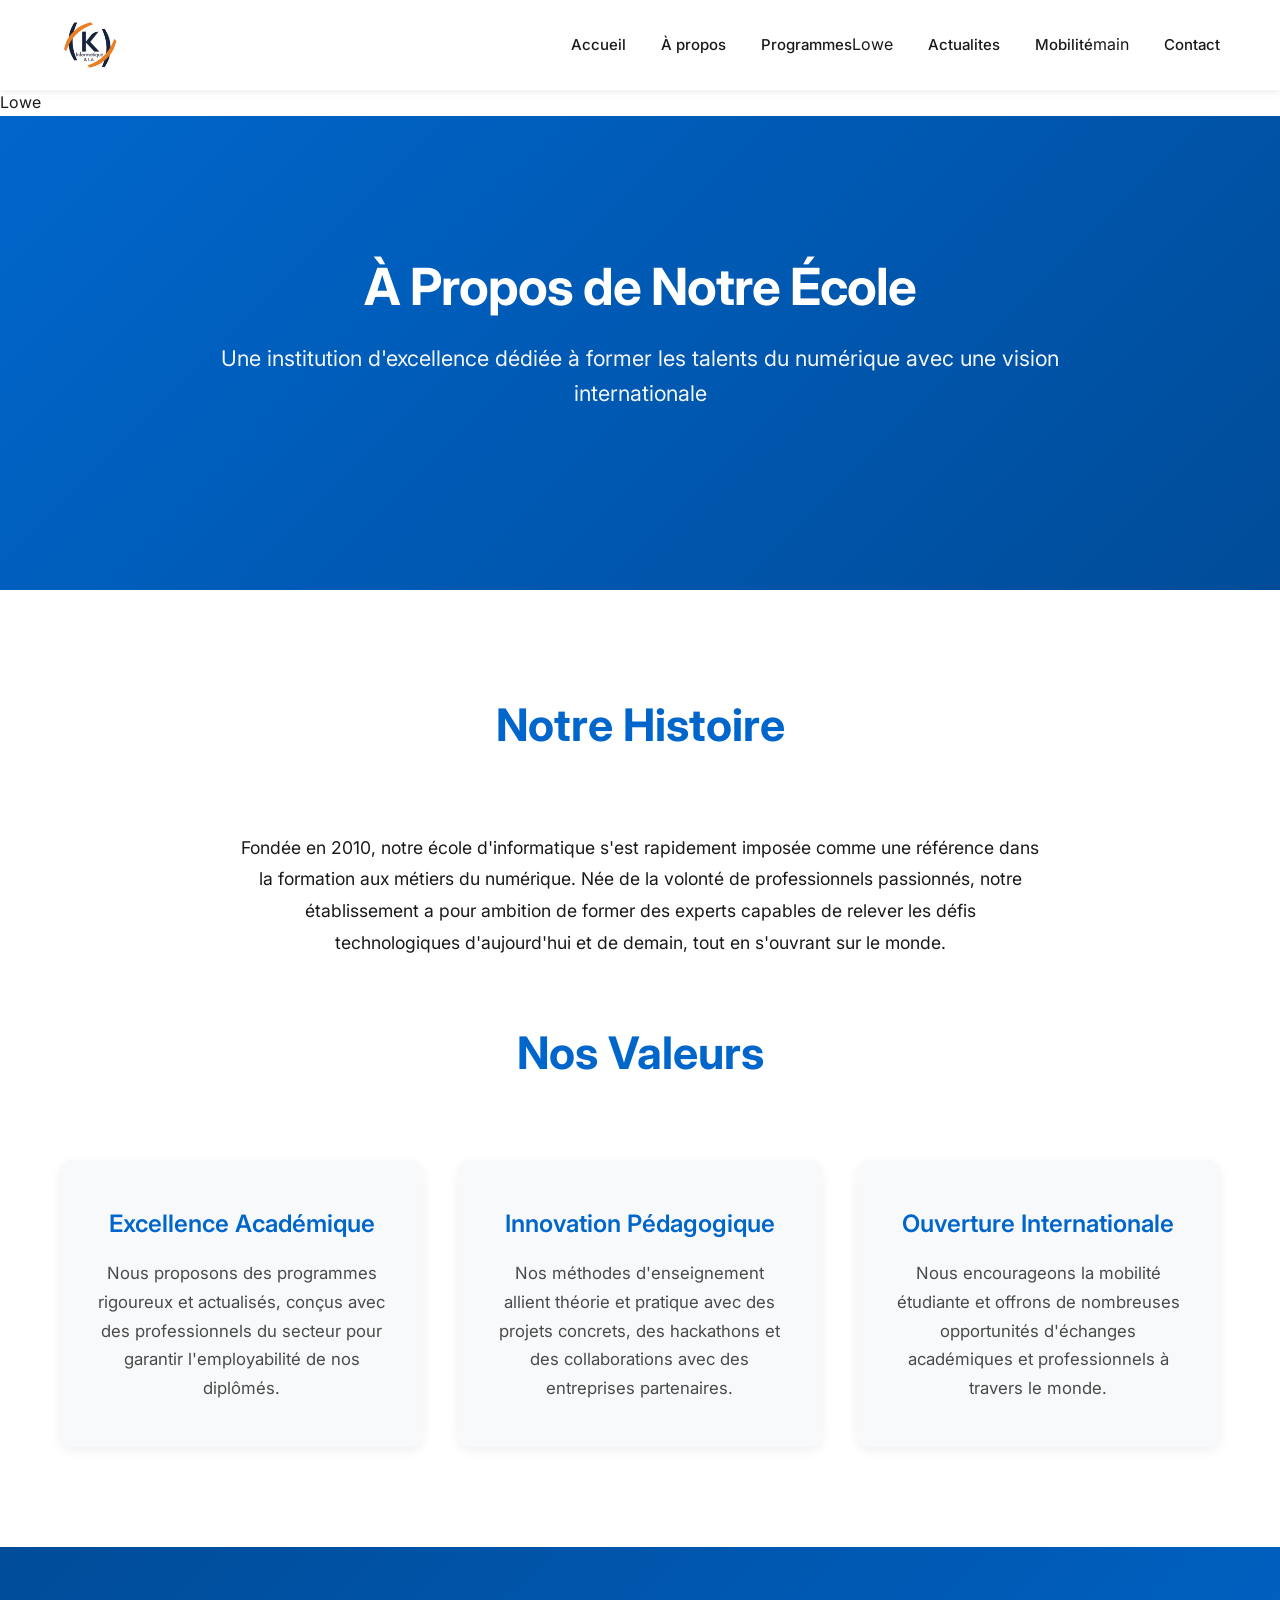
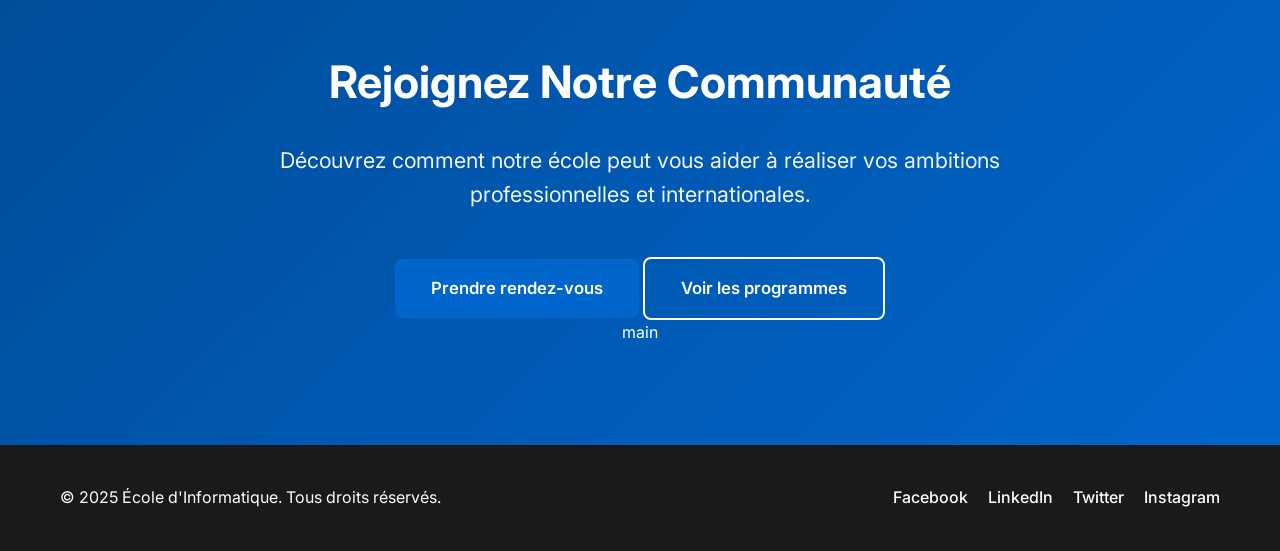
==== commit 6849c2e3: "Merge branch 'main' of https://github.com/NodemBrice/Grope_4_project into evra" ====
--- a/a-propos.html
+++ b/a-propos.html
@@ -3,7 +3,7 @@
 <head>
     <meta charset="UTF-8">
     <meta name="viewport" content="width=device-width, initial-scale=1.0">
-    <meta name="description" content="Découvrez KEYCE, école d'informatique d'excellence, nos valeurs, notre histoire et notre engagement pour la réussite de nos étudiants">
+    <meta name="description" content="Découvrez notre école d'informatique, nos valeurs, nos formations et nos opportunités internationales">
     <title>À Propos - KEYCE Informatique</title>
     <link rel="icon" href="images/favicon.png" type="image/png">
     <link rel="stylesheet" href="css/style.css">
@@ -11,13 +11,15 @@
 <body>
     <header>
         <div class="container">
-            <img src="images/logo.png" alt="Logo KEYCE" class="logo">
+            <img src="images/logo.png" alt="Logo École d'Informatique" class="logo">
             <nav id="nav-menu">
                 <ul>
                     <li><a href="index.html">Accueil</a></li>
                     <li><a href="a-propos.html">À propos</a></li>
                     <li><a href="programmes.html">Programmes</a></li>
-                    <li><a href="international.html">International</a></li>
+ Lowe               <li><a href="actualite.html">Actualites</a></li>
+                    <li><a href="international.html">Mobilité </a></li>
+ main
                     <li><a href="contact.html">Contact</a></li>
                 </ul>
             </nav>
@@ -26,76 +28,36 @@
     </header>
 
     <main>
+ Lowe
+      
+
         <section class="hero">
             <div class="hero-content">
-                <h1>À Propos de KEYCE</h1>
-                <p>Une école d'excellence dédiée à former les professionnels de l'informatique de demain</p>
+                <h1>À Propos de Notre École</h1>
+                <p>Une institution d'excellence dédiée à former les talents du numérique avec une vision internationale</p>
             </div>
         </section>
 
-        <!-- Improved content with better structure and professional tone -->
         <section class="features">
             <div class="container">
                 <h2>Notre Histoire</h2>
-                <p style="max-width: 900px; margin: 0 auto 60px; text-align: center; font-size: 1.15em; line-height: 1.8; color: #4a4a4a;">
-                    Fondée en 2010, KEYCE s'est rapidement imposée comme une référence dans l'enseignement supérieur en informatique. Notre établissement est né de la volonté de professionnels passionnés de créer une école d'excellence qui forme des experts capables de relever les défis technologiques d'aujourd'hui et de demain. Avec plus de 15 années d'expérience, nous avons formé plus de 5000 diplômés qui excellent dans leurs carrières à travers le monde.
+                <p style="max-width: 800px; margin: 0 auto 40px; text-align: center; font-size: 1.1em; line-height: 1.8;">
+                    Fondée en 2010, notre école d'informatique s'est rapidement imposée comme une référence dans la formation aux métiers du numérique. Née de la volonté de professionnels passionnés, notre établissement a pour ambition de former des experts capables de relever les défis technologiques d'aujourd'hui et de demain, tout en s'ouvrant sur le monde.
                 </p>
 
-                <h2 style="margin-top: 80px;">Nos Valeurs</h2>
+                <h2 style="margin-top: 60px;">Nos Valeurs</h2>
                 <div class="feature-grid">
                     <div class="feature-item">
-                        <div class="feature-icon">🎯</div>
                         <h3>Excellence Académique</h3>
-                        <p>Nous proposons des programmes rigoureux et actualisés, conçus en collaboration avec des professionnels du secteur pour garantir l'employabilité de nos diplômés et leur succès professionnel.</p>
+                        <p>Nous proposons des programmes rigoureux et actualisés, conçus avec des professionnels du secteur pour garantir l'employabilité de nos diplômés.</p>
                     </div>
                     <div class="feature-item">
-                        <div class="feature-icon">💡</div>
                         <h3>Innovation Pédagogique</h3>
-                        <p>Nos méthodes d'enseignement allient théorie et pratique avec des projets concrets, des hackathons, des études de cas réels et des collaborations étroites avec des entreprises leaders du numérique.</p>
+                        <p>Nos méthodes d'enseignement allient théorie et pratique avec des projets concrets, des hackathons et des collaborations avec des entreprises partenaires.</p>
                     </div>
                     <div class="feature-item">
-                        <div class="feature-icon">🌍</div>
                         <h3>Ouverture Internationale</h3>
-                        <p>Nous encourageons la mobilité étudiante et offrons de nombreuses opportunités d'échanges académiques et de stages professionnels à travers le monde grâce à nos 50+ partenariats internationaux.</p>
-                    </div>
-                    <div class="feature-item">
-                        <div class="feature-icon">🤝</div>
-                        <h3>Accompagnement Personnalisé</h3>
-                        <p>Chaque étudiant bénéficie d'un suivi individualisé pour maximiser ses chances de réussite, tant sur le plan académique que dans son projet professionnel et ses ambitions internationales.</p>
-                    </div>
-                    <div class="feature-item">
-                        <div class="feature-icon">🏆</div>
-                        <h3>Reconnaissance Professionnelle</h3>
-                        <p>Nos diplômes sont reconnus par l'État et valorisés par les entreprises. 95% de nos diplômés trouvent un emploi dans les 6 mois suivant l'obtention de leur diplôme.</p>
-                    </div>
-                    <div class="feature-item">
-                        <div class="feature-icon">🚀</div>
-                        <h3>Esprit d'Entrepreneuriat</h3>
-                        <p>Nous encourageons l'innovation et l'entrepreneuriat en offrant un accompagnement dédié aux étudiants souhaitant créer leur propre entreprise dans le domaine du numérique.</p>
-                    </div>
-                </div>
-            </div>
-        </section>
-
-        <section class="stats">
-            <div class="container">
-                <h2 style="text-align: center; margin-bottom: 60px; font-size: 2.5em;">KEYCE en Chiffres</h2>
-                <div class="stats-grid">
-                    <div class="stat-item">
-                        <div class="stat-number">15+</div>
-                        <div class="stat-label">Années d'Expérience</div>
-                    </div>
-                    <div class="stat-item">
-                        <div class="stat-number">5000+</div>
-                        <div class="stat-label">Diplômés</div>
-                    </div>
-                    <div class="stat-item">
-                        <div class="stat-number">95%</div>
-                        <div class="stat-label">Taux d'Insertion</div>
-                    </div>
-                    <div class="stat-item">
-                        <div class="stat-number">50+</div>
-                        <div class="stat-label">Partenaires Internationaux</div>
+                        <p>Nous encourageons la mobilité étudiante et offrons de nombreuses opportunités d'échanges académiques et professionnels à travers le monde.</p>
                     </div>
                 </div>
             </div>
@@ -103,19 +65,18 @@
 
         <section class="cta">
             <div class="container">
-                <h2>Rejoignez KEYCE</h2>
-                <p>Découvrez comment notre école peut vous aider à réaliser vos ambitions professionnelles et internationales dans le domaine de l'informatique.</p>
-                <div style="display: flex; gap: 16px; justify-content: center; flex-wrap: wrap; margin-top: 30px;">
-                    <a href="contact.html" class="btn-primary">Prendre rendez-vous</a>
-                    <a href="programmes.html" class="btn-secondary">Voir nos programmes</a>
-                </div>
+                <h2>Rejoignez Notre Communauté</h2>
+                <p>Découvrez comment notre école peut vous aider à réaliser vos ambitions professionnelles et internationales.</p>
+                <a href="contact.html" class="btn-primary">Prendre rendez-vous</a>
+                <a href="programmes.html" class="btn-secondary">Voir les programmes</a>
             </div>
+ main
         </section>
     </main>
 
     <footer>
         <div class="container">
-            <p>&copy; 2025 KEYCE Informatique. Tous droits réservés.</p>
+            <p>&copy; 2025 École d'Informatique. Tous droits réservés.</p>
             <ul class="social-links">
                 <li><a href="#" aria-label="Facebook">Facebook</a></li>
                 <li><a href="#" aria-label="LinkedIn">LinkedIn</a></li>
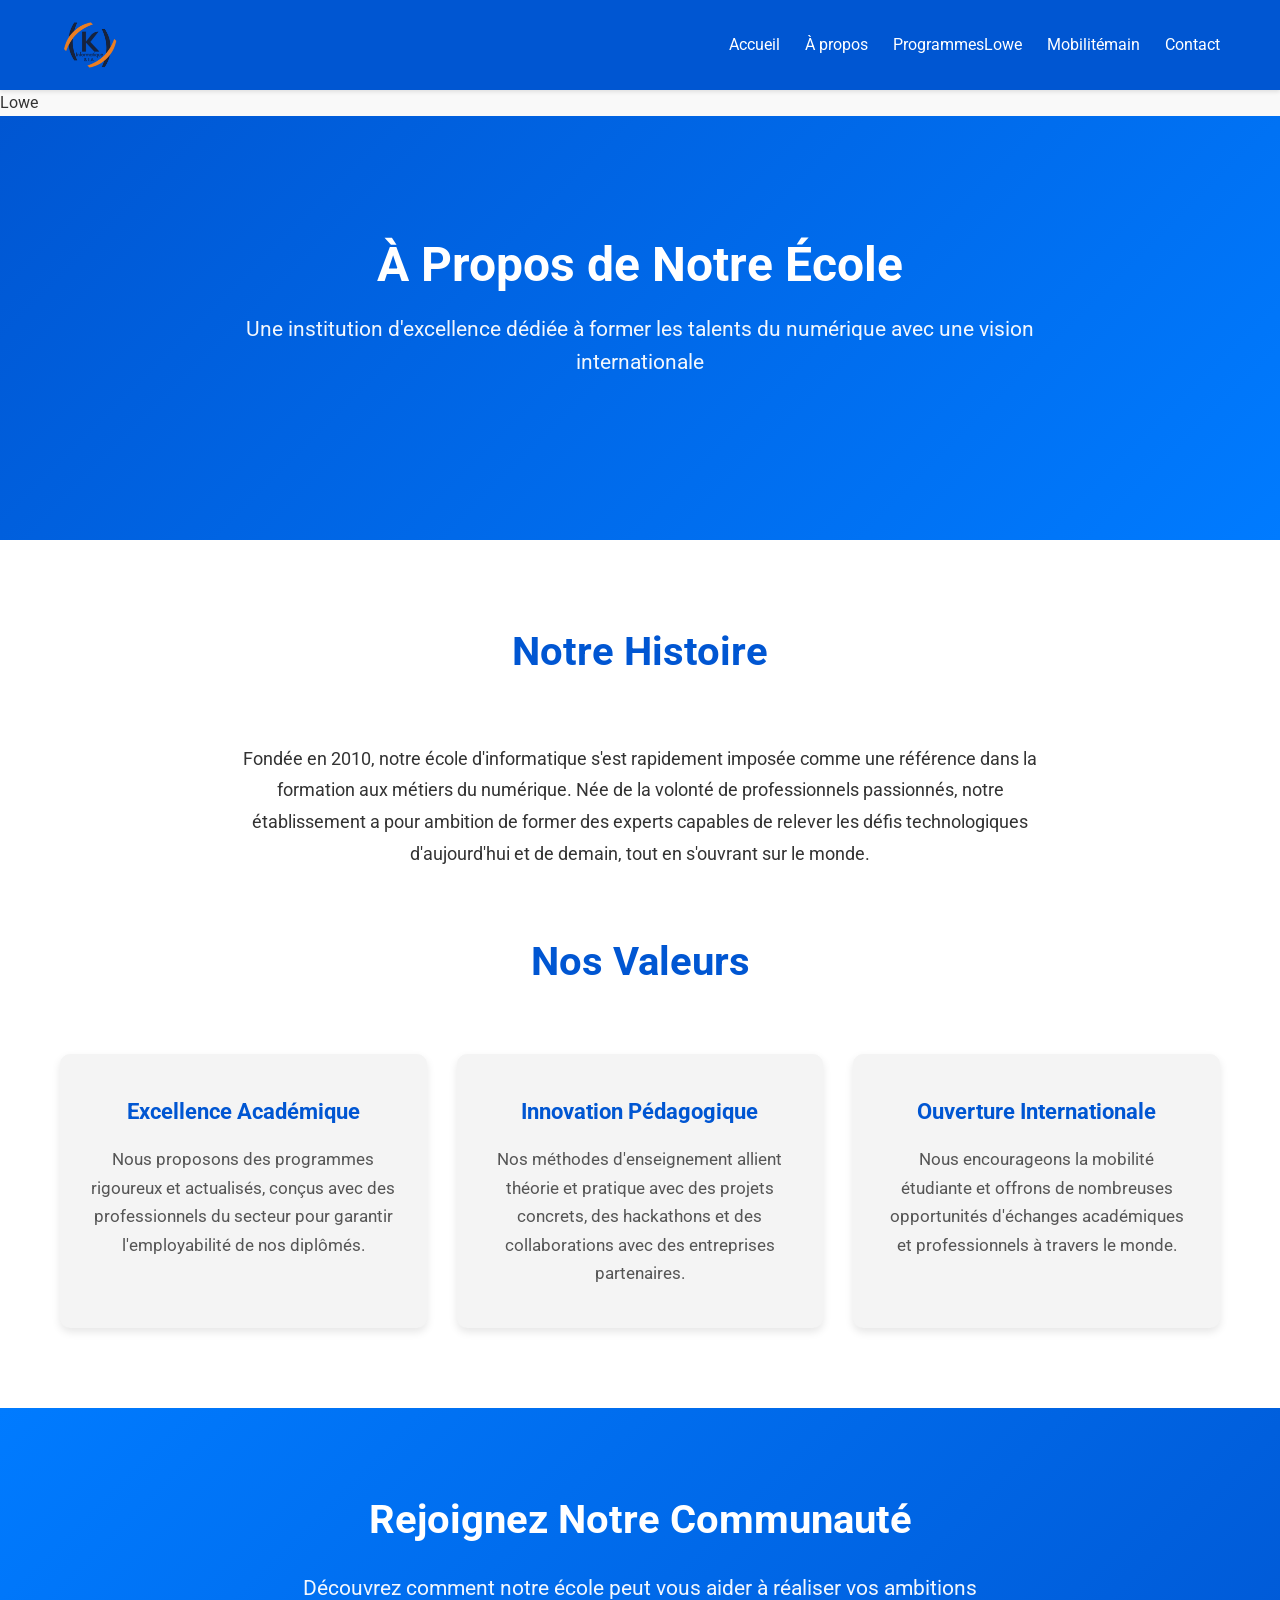
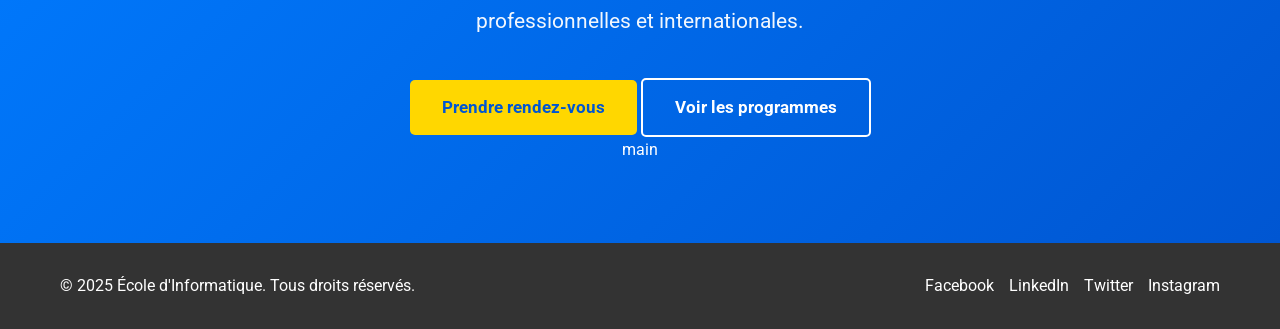
==== commit aed10a7f: "Merge branch 'main' into marvin" ====
--- a/a-propos.html
+++ b/a-propos.html
@@ -17,8 +17,9 @@
                     <li><a href="index.html">Accueil</a></li>
                     <li><a href="a-propos.html">À propos</a></li>
                     <li><a href="programmes.html">Programmes</a></li>
- Lowe               <li><a href="actualite.html">Actualites</a></li>
+ Lowe
                     <li><a href="international.html">Mobilité </a></li>
+
  main
                     <li><a href="contact.html">Contact</a></li>
                 </ul>
--- a/css/style.css
+++ b/css/style.css
@@ -1,5 +1,5 @@
 /* Import Google Fonts */
-@import url("https://fonts.googleapis.com/css2?family=Inter:wght@300;400;500;600;700&display=swap");
+@import url("https://fonts.googleapis.com/css2?family=Roboto:wght@300;400;700&display=swap");
 
 /* Reset */
 * {
@@ -9,10 +9,10 @@
 }
 
 body {
-  font-family: "Inter", -apple-system, BlinkMacSystemFont, "Segoe UI", sans-serif;
+  font-family: "Roboto", sans-serif;
   line-height: 1.6;
-  color: #1a1a1a;
-  background: #ffffff;
+  color: #333;
+  background: #f9f9f9;
 }
 
 .container {
@@ -23,10 +23,10 @@
 
 /* Header */
 header {
-  background: #ffffff;
-  color: #1a1a1a;
+  background: #0056d2;
+  color: white;
   padding: 15px 0;
-  box-shadow: 0 2px 8px rgba(0, 0, 0, 0.08);
+  box-shadow: 0 2px 4px rgba(0, 0, 0, 0.1);
   position: sticky;
   top: 0;
   z-index: 100;
@@ -48,36 +48,35 @@
 }
 
 nav ul li {
-  margin-left: 35px;
+  margin-left: 25px;
 }
 
 nav ul li a {
-  color: #1a1a1a;
+  color: white;
   text-decoration: none;
-  font-weight: 500;
+  font-weight: 400;
   transition: color 0.3s;
-  font-size: 15px;
 }
 
 nav ul li a:hover {
-  color: #0066cc;
+  color: #ffd700;
 }
 
 #menu-toggle {
   display: none;
   background: none;
   border: none;
-  color: #1a1a1a;
+  color: white;
   font-size: 28px;
   cursor: pointer;
 }
 
 /* Hero Section */
 .hero {
-  background: linear-gradient(135deg, #0066cc 0%, #004c99 100%);
-  color: white;
-  text-align: center;
-  padding: 140px 20px;
+  background: linear-gradient(135deg, #0056d2 0%, #007bff 100%);
+  color: white;
+  text-align: center;
+  padding: 120px 20px;
   position: relative;
 }
 
@@ -87,71 +86,47 @@
 }
 
 .hero h1 {
-  font-size: 3.2em;
-  margin-bottom: 24px;
+  font-size: 3em;
+  margin-bottom: 20px;
   font-weight: 700;
   line-height: 1.2;
-  letter-spacing: -0.02em;
 }
 
 .hero p {
-  font-size: 1.35em;
+  font-size: 1.3em;
   margin-bottom: 40px;
   line-height: 1.6;
   opacity: 0.95;
-  font-weight: 400;
 }
 
 .hero-buttons {
   display: flex;
-  gap: 16px;
+  gap: 15px;
   justify-content: center;
   flex-wrap: wrap;
-}
-
-/* Improved overview section styling */
-.overview {
-  padding: 80px 0;
-  background: #f8f9fa;
-  text-align: center;
-}
-
-.overview h2 {
-  font-size: 2.5em;
-  margin-bottom: 24px;
-  color: #0066cc;
-  font-weight: 700;
-}
-
-.overview-text {
-  max-width: 900px;
-  margin: 0 auto;
-  font-size: 1.15em;
-  line-height: 1.8;
-  color: #4a4a4a;
 }
 
 /* Buttons */
 .btn-primary,
 .btn-secondary {
   display: inline-block;
-  padding: 16px 36px;
+  padding: 14px 32px;
   text-decoration: none;
-  border-radius: 8px;
-  font-weight: 600;
+  border-radius: 5px;
+  font-weight: 700;
   transition: all 0.3s ease;
   font-size: 1.05em;
 }
 
 .btn-primary {
-  background: #0066cc;
-  color: white;
+  background: #ffd700;
+  color: #0056d2;
 }
 
 .btn-primary:hover {
-  background: #0052a3;
+  background: #e6c200;
   transform: translateY(-2px);
-  box-shadow: 0 8px 20px rgba(0, 102, 204, 0.3);
+  box-shadow: 0 4px 12px rgba(255, 215, 0, 0.4);
 }
 
 .btn-secondary {
@@ -162,85 +137,82 @@
 
 .btn-secondary:hover {
   background: white;
-  color: #0066cc;
+  color: #0056d2;
   transform: translateY(-2px);
 }
 
 .btn-link {
-  color: #0066cc;
+  color: #0056d2;
   text-decoration: none;
   font-weight: 600;
   transition: color 0.3s;
-  font-size: 1.05em;
 }
 
 .btn-link:hover {
-  color: #004c99;
+  color: #007bff;
 }
 
 /* Features Section */
 .features {
-  padding: 100px 0;
+  padding: 80px 0;
   background: white;
 }
 
 .features h2 {
   text-align: center;
-  margin-bottom: 70px;
-  font-size: 2.8em;
-  color: #0066cc;
-  font-weight: 700;
+  margin-bottom: 60px;
+  font-size: 2.5em;
+  color: #0056d2;
 }
 
 .feature-grid {
   display: grid;
-  grid-template-columns: repeat(auto-fit, minmax(320px, 1fr));
-  gap: 35px;
+  grid-template-columns: repeat(auto-fit, minmax(300px, 1fr));
+  gap: 30px;
 }
 
 .feature-item {
   text-align: center;
-  padding: 45px 35px;
-  background: #f8f9fa;
-  border-radius: 12px;
-  box-shadow: 0 4px 12px rgba(0, 0, 0, 0.06);
+  padding: 40px 30px;
+  background: #f4f4f4;
+  border-radius: 10px;
+  box-shadow: 0 4px 8px rgba(0, 0, 0, 0.1);
   transition: all 0.3s ease;
 }
 
 .feature-item:hover {
-  transform: translateY(-8px);
-  box-shadow: 0 12px 24px rgba(0, 0, 0, 0.12);
+  transform: translateY(-10px);
+  box-shadow: 0 8px 16px rgba(0, 0, 0, 0.15);
 }
 
 .feature-icon {
   font-size: 3.5em;
-  margin-bottom: 24px;
+  margin-bottom: 20px;
 }
 
 .feature-item h3 {
-  margin-bottom: 16px;
-  color: #0066cc;
-  font-size: 1.5em;
-  font-weight: 600;
+  margin-bottom: 15px;
+  color: #0056d2;
+  font-size: 1.4em;
 }
 
 .feature-item p {
   line-height: 1.7;
-  color: #4a4a4a;
+  color: #555;
   font-size: 1.05em;
 }
 
 /* Stats Section */
 .stats {
-  padding: 80px 0;
-  background: linear-gradient(135deg, #0066cc 0%, #004c99 100%);
+  padding: 60px 0;
+  background: linear-gradient(135deg, #0056d2 0%, #007bff 100%);
   color: white;
 }
 
 .stats-grid {
   display: grid;
-  grid-template-columns: repeat(auto-fit, minmax(220px, 1fr));
-  gap: 50px;
+  grid-template-columns: repeat(auto-fit, minmax(200px, 1fr));
+  gap: 40px;
   text-align: center;
 }
 
@@ -249,155 +221,96 @@
 }
 
 .stat-number {
-  font-size: 4em;
+  font-size: 3.5em;
   font-weight: 700;
-  margin-bottom: 12px;
-  color: #ffffff;
+  margin-bottom: 10px;
+  color: #ffd700;
 }
 
 .stat-label {
-  font-size: 1.25em;
+  font-size: 1.2em;
   opacity: 0.95;
-  font-weight: 500;
 }
 
 /* Programs Preview Section */
 .programs-preview {
-  padding: 100px 0;
-  background: #f8f9fa;
+  padding: 80px 0;
+  background: #f9f9f9;
 }
 
 .programs-preview h2 {
   text-align: center;
   margin-bottom: 20px;
-  font-size: 2.8em;
-  color: #0066cc;
-  font-weight: 700;
+  font-size: 2.5em;
+  color: #0056d2;
 }
 
 .section-subtitle {
   text-align: center;
-  font-size: 1.25em;
+  font-size: 1.2em;
   color: #666;
-  margin-bottom: 60px;
-  font-weight: 400;
+  margin-bottom: 50px;
 }
 
 .programs-grid {
   display: grid;
-  grid-template-columns: repeat(auto-fit, minmax(280px, 1fr));
-  gap: 35px;
+  grid-template-columns: repeat(auto-fit, minmax(300px, 1fr));
+  gap: 30px;
 }
 
 .program-card {
   background: white;
-  padding: 45px 35px;
-  border-radius: 12px;
-  box-shadow: 0 4px 12px rgba(0, 0, 0, 0.06);
+  padding: 40px 30px;
+  border-radius: 10px;
+  box-shadow: 0 4px 8px rgba(0, 0, 0, 0.1);
   transition: all 0.3s ease;
 }
 
 .program-card:hover {
-  transform: translateY(-6px);
-  box-shadow: 0 12px 24px rgba(0, 0, 0, 0.12);
+  transform: translateY(-5px);
+  box-shadow: 0 8px 16px rgba(0, 0, 0, 0.15);
 }
 
 .program-card h3 {
-  color: #0066cc;
-  font-size: 1.7em;
-  margin-bottom: 18px;
-  font-weight: 600;
+  color: #0056d2;
+  font-size: 1.6em;
+  margin-bottom: 15px;
 }
 
 .program-card p {
-  color: #4a4a4a;
+  color: #555;
   line-height: 1.7;
-  margin-bottom: 24px;
+  margin-bottom: 20px;
   font-size: 1.05em;
-}
-
-/* Added international highlight section styling */
-.international-highlight {
-  padding: 100px 0;
-  background: white;
-}
-
-.international-highlight h2 {
-  text-align: center;
-  margin-bottom: 20px;
-  font-size: 2.8em;
-  color: #0066cc;
-  font-weight: 700;
-}
-
-.international-content {
-  display: grid;
-  grid-template-columns: repeat(auto-fit, minmax(300px, 1fr));
-  gap: 50px;
-  margin: 60px 0 50px;
-}
-
-.international-text h3 {
-  color: #0066cc;
-  font-size: 1.6em;
-  margin-bottom: 16px;
-  font-weight: 600;
-}
-
-.international-text p {
-  color: #4a4a4a;
-  line-height: 1.8;
-  margin-bottom: 30px;
-  font-size: 1.05em;
-}
-
-.international-benefits ul {
-  list-style: none;
-  padding: 0;
-}
-
-.international-benefits li {
-  padding: 14px 0;
-  color: #4a4a4a;
-  font-size: 1.1em;
-  line-height: 1.6;
-}
-
-.international-highlight .btn-primary {
-  display: block;
-  width: fit-content;
-  margin: 0 auto;
 }
 
 /* CTA Section */
 .cta {
-  padding: 100px 0;
-  background: linear-gradient(135deg, #004c99 0%, #0066cc 100%);
+  padding: 80px 0;
+  background: linear-gradient(135deg, #007bff 0%, #0056d2 100%);
   color: white;
   text-align: center;
 }
 
 .cta h2 {
-  margin-bottom: 24px;
-  font-size: 2.8em;
-  font-weight: 700;
+  margin-bottom: 20px;
+  font-size: 2.5em;
 }
 
 .cta p {
-  margin-bottom: 45px;
-  font-size: 1.35em;
-  max-width: 800px;
+  margin-bottom: 40px;
+  font-size: 1.3em;
+  max-width: 700px;
   margin-left: auto;
   margin-right: auto;
   opacity: 0.95;
-  line-height: 1.6;
 }
 
 /* Footer */
 footer {
-  background: #1a1a1a;
-  color: white;
-  padding: 40px 0;
+  background: #333;
+  color: white;
+  padding: 30px 0;
   text-align: center;
 }
 
@@ -413,18 +326,17 @@
 }
 
 .social-links li {
-  margin-left: 20px;
+  margin-left: 15px;
 }
 
 .social-links a {
   color: white;
   text-decoration: none;
   transition: color 0.3s;
-  font-weight: 500;
 }
 
 .social-links a:hover {
-  color: #0066cc;
+  color: #ffd700;
 }
 
 /* Responsive */
@@ -440,9 +352,8 @@
     top: 70px;
     left: 0;
     width: 100%;
-    background: white;
+    background: #0056d2;
     z-index: 1000;
-    box-shadow: 0 4px 8px rgba(0, 0, 0, 0.1);
   }
 
   nav.active {
@@ -455,23 +366,19 @@
   }
 
   nav ul li {
-    margin: 12px 0;
+    margin: 10px 0;
   }
 
   #menu-toggle {
     display: block;
   }
 
-  .hero {
-    padding: 100px 20px;
-  }
-
   .hero h1 {
-    font-size: 2.2em;
+    font-size: 2em;
   }
 
   .hero p {
-    font-size: 1.15em;
+    font-size: 1.1em;
   }
 
   .hero-buttons {
@@ -486,143 +393,61 @@
 
   .stats-grid {
     grid-template-columns: repeat(2, 1fr);
-    gap: 30px;
+    gap: 20px;
   }
 
   .stat-number {
-    font-size: 3em;
-  }
-
-  .international-content {
-    grid-template-columns: 1fr;
-    gap: 40px;
+    font-size: 2.5em;
   }
 
   footer .container {
     flex-direction: column;
-    gap: 20px;
+    gap: 15px;
   }
 
   .social-links {
-    margin-top: 15px;
-  }
-}
-
-/* Intro overlay styles */
+    margin-top: 10px;
+  }
+}
+/* Styles pour la cinématique intro */
 #intro-overlay {
-  position: fixed;
-  top: 0;
-  left: 0;
-  width: 100%;
-  height: 100%;
-  background: black;
-  z-index: 9999;
-  display: flex;
-  justify-content: center;
-  align-items: center;
-  flex-direction: column;
+    position: fixed;
+    top: 0;
+    left: 0;
+    width: 100%;
+    height: 100%;
+    background: black;
+    z-index: 9999;
+    display: flex;
+    justify-content: center;
+    align-items: center;
+    flex-direction: column;
 }
 
 #intro-video {
-  width: 100%;
-  height: 100%;
-  object-fit: cover;
+    width: 100%;
+    height: 100%;
+    object-fit: cover;
 }
 
 #skip-intro {
-  position: absolute;
-  bottom: 30px;
-  right: 30px;
-  background: rgba(255, 255, 255, 0.2);
-  color: white;
-  border: 2px solid rgba(255, 255, 255, 0.5);
-  padding: 12px 28px;
-  cursor: pointer;
-  border-radius: 8px;
-  font-size: 1em;
-  font-weight: 600;
-  transition: all 0.3s;
+    position: absolute;
+    bottom: 20px;
+    right: 20px;
+    background: rgba(255, 255, 255, 0.3);
+    color: white;
+    border: none;
+    padding: 10px 20px;
+    cursor: pointer;
+    border-radius: 5px;
+    font-size: 1em;
+    transition: background 0.3s;
 }
 
 #skip-intro:hover {
-  background: rgba(255, 255, 255, 0.3);
-  border-color: rgba(255, 255, 255, 0.8);
+    background: rgba(255, 255, 255, 0.5);
 }
 
 .hidden {
-  display: none;
-}
-
-/* Added contact form styling */
-.contact-section {
-  padding: 100px 0;
-  background: #f8f9fa;
-  position: relative;
-}
-
-.contact-container {
-  max-width: 700px;
-  margin: 0 auto;
-  background: white;
-  padding: 60px 50px;
-  border-radius: 12px;
-  box-shadow: 0 8px 24px rgba(0, 0, 0, 0.1);
-}
-
-.contact-container h1 {
-  color: #0066cc;
-  font-size: 2.5em;
-  margin-bottom: 20px;
-  text-align: center;
-  font-weight: 700;
-}
-
-.contact-container > p {
-  text-align: center;
-  color: #4a4a4a;
-  margin-bottom: 40px;
-  font-size: 1.1em;
-  line-height: 1.7;
-}
-
-.form-group {
-  margin-bottom: 28px;
-}
-
-.form-group label {
-  display: block;
-  margin-bottom: 10px;
-  color: #1a1a1a;
-  font-weight: 600;
-  font-size: 1.05em;
-}
-
-.form-group input,
-.form-group textarea {
-  width: 100%;
-  padding: 14px 16px;
-  border: 2px solid #e0e0e0;
-  border-radius: 8px;
-  font-size: 1em;
-  font-family: inherit;
-  transition: border-color 0.3s;
-}
-
-.form-group input:focus,
-.form-group textarea:focus {
-  outline: none;
-  border-color: #0066cc;
-}
-
-.form-group textarea {
-  resize: vertical;
-  min-height: 140px;
-}
-
-#contact-form .btn-primary {
-  width: 100%;
-  margin-top: 10px;
-  cursor: pointer;
-  border: none;
-  font-size: 1.1em;
-}
+    display: none;
+}
